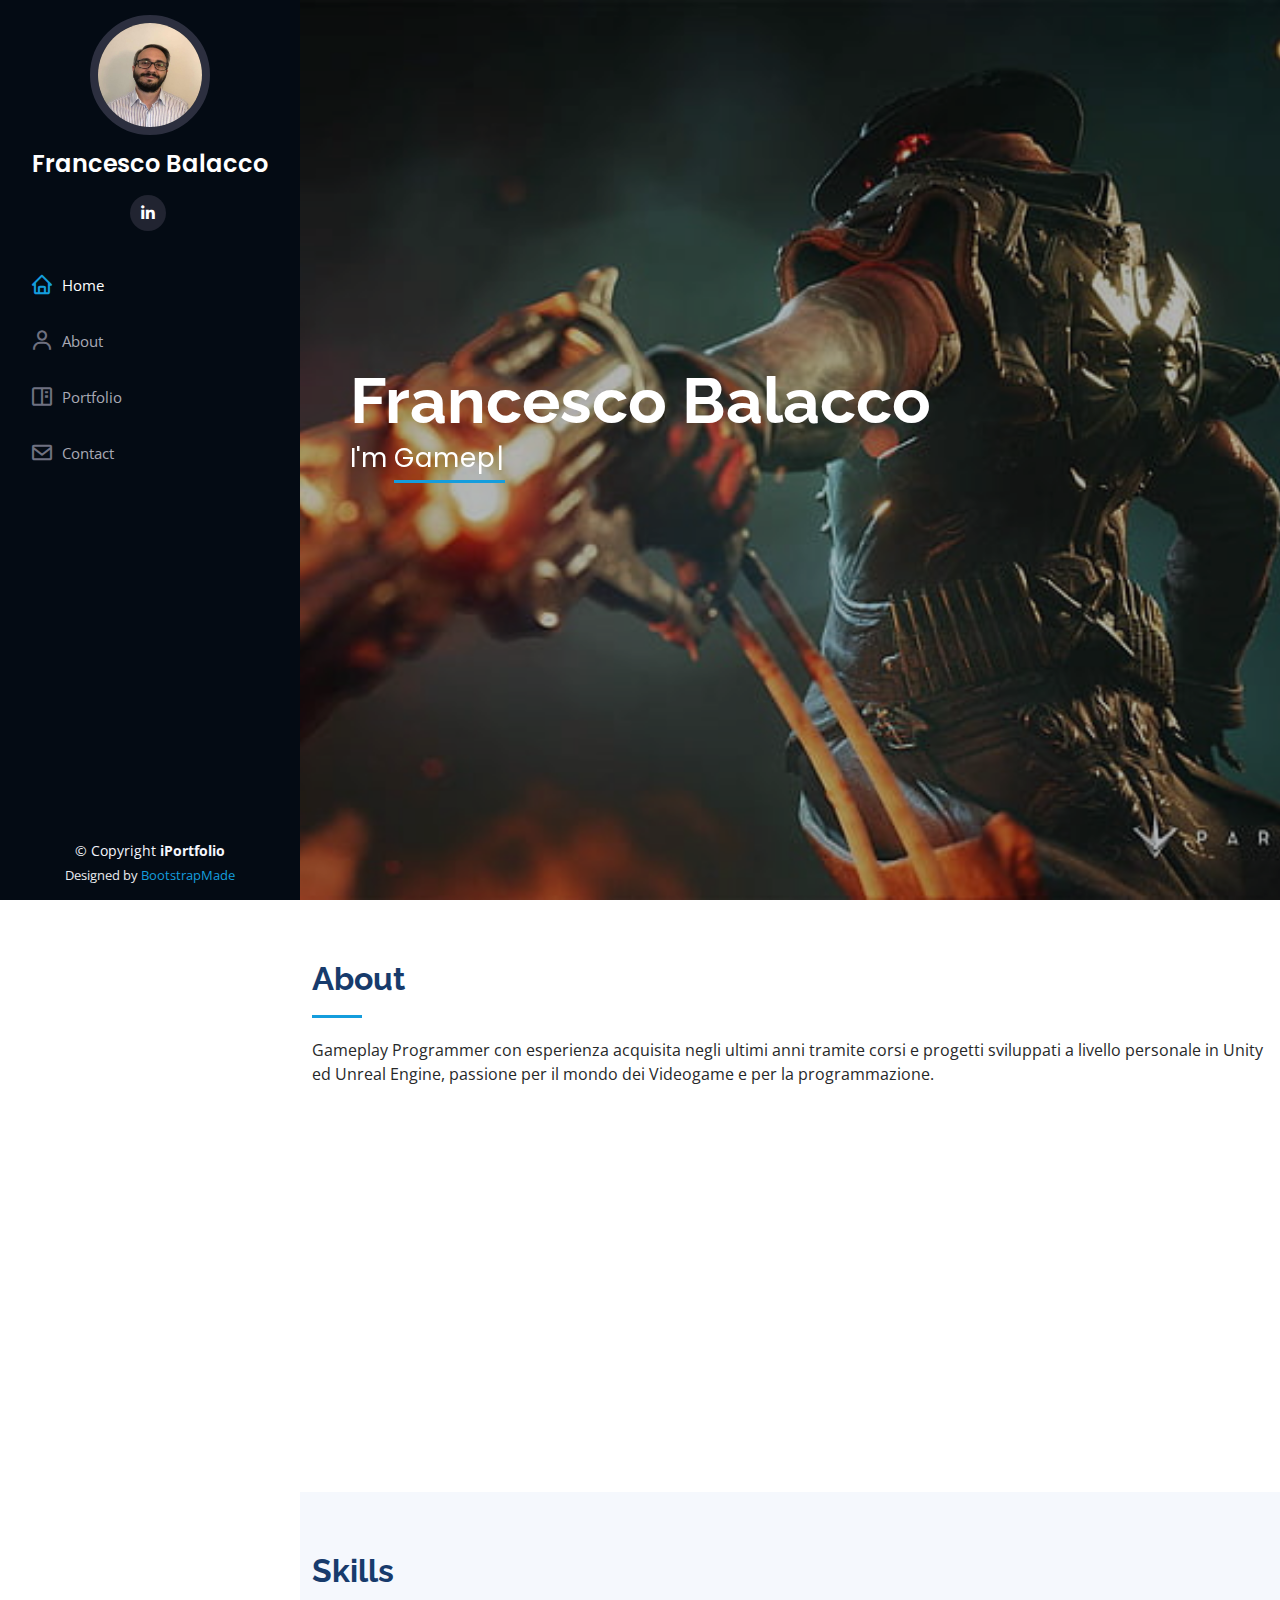
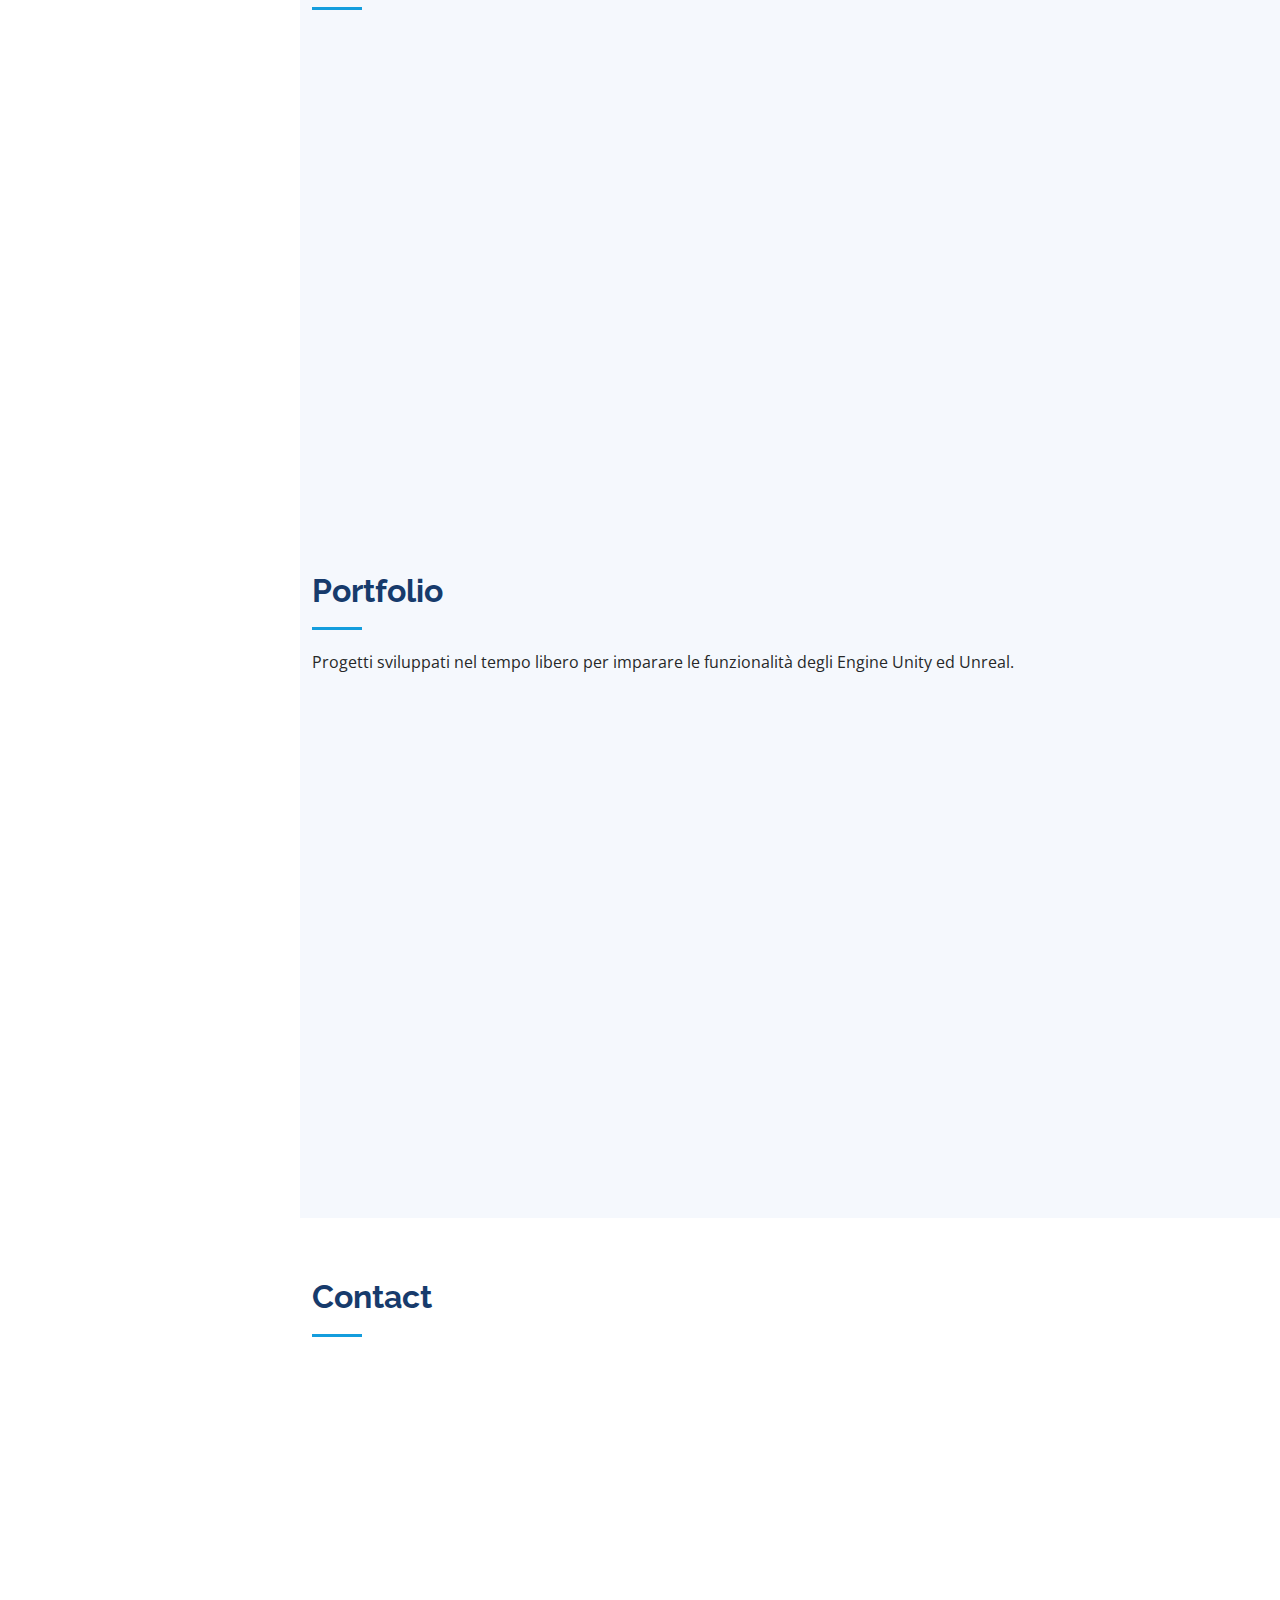
==== index.html @ 380191ad "Update Index" ====
<!DOCTYPE html>
<html lang="en">

<head>
  <meta charset="utf-8">
  <meta content="width=device-width, initial-scale=1.0" name="viewport">

  <title>Portfolio</title>
  <meta content="" name="description">
  <meta content="" name="keywords">

  <!-- Favicons -->
  <link href="assets/img/favicon.png" rel="icon">
  <link href="assets/img/apple-touch-icon.png" rel="apple-touch-icon">

  <!-- Google Fonts -->
  <link href="https://fonts.googleapis.com/css?family=Open+Sans:300,300i,400,400i,600,600i,700,700i|Raleway:300,300i,400,400i,500,500i,600,600i,700,700i|Poppins:300,300i,400,400i,500,500i,600,600i,700,700i" rel="stylesheet">

  <!-- Vendor CSS Files -->
  <link href="assets/vendor/aos/aos.css" rel="stylesheet">
  <link href="assets/vendor/bootstrap/css/bootstrap.min.css" rel="stylesheet">
  <link href="assets/vendor/bootstrap-icons/bootstrap-icons.css" rel="stylesheet">
  <link href="assets/vendor/boxicons/css/boxicons.min.css" rel="stylesheet">
  <link href="assets/vendor/glightbox/css/glightbox.min.css" rel="stylesheet">
  <link href="assets/vendor/swiper/swiper-bundle.min.css" rel="stylesheet">

  <!-- Template Main CSS File -->
  <link href="assets/css/style.css" rel="stylesheet">

  <!-- =======================================================
  * Template Name: iPortfolio - v3.5.0
  * Template URL: https://bootstrapmade.com/iportfolio-bootstrap-portfolio-websites-template/
  * Author: BootstrapMade.com
  * License: https://bootstrapmade.com/license/
  ======================================================== -->
</head>

<body>

  <!-- ======= Mobile nav toggle button ======= -->
  <i class="bi bi-list mobile-nav-toggle d-xl-none"></i>

  <!-- ======= Header ======= -->
  <header id="header">
    <div class="d-flex flex-column">

      <div class="profile">
        <img src="assets/img/profile-img1.jpeg" alt="" class="img-fluid rounded-circle">
        <h1 class="text-light"><a href="index.html">Francesco Balacco</a></h1>
        <div class="social-links mt-3 text-center">
          <a href="https://www.linkedin.com/in/francesco-balacco-734238221" class="linkedin"><i class="bx bxl-linkedin"></i></a>
        </div>
      </div>

      <nav id="navbar" class="nav-menu navbar">
        <ul>
          <li><a href="#hero" class="nav-link scrollto active"><i class="bx bx-home"></i> <span>Home</span></a></li>
          <li><a href="#about" class="nav-link scrollto"><i class="bx bx-user"></i> <span>About</span></a></li>
          <li><a href="#portfolio" class="nav-link scrollto"><i class="bx bx-book-content"></i> <span>Portfolio</span></a></li>
          <li><a href="#contact" class="nav-link scrollto"><i class="bx bx-envelope"></i> <span>Contact</span></a></li>
        </ul>
      </nav><!-- .nav-menu -->
    </div>
  </header><!-- End Header -->

  <!-- ======= Hero Section ======= -->
  <section id="hero" class="d-flex flex-column justify-content-center align-items-center">
    <div class="hero-container" data-aos="fade-in">
      <h1>Francesco Balacco</h1>
      <p>I'm <span class="typed" data-typed-items="Gameplay Developer"></span></p>
    </div>
  </section><!-- End Hero -->

  <main id="main">

    <!-- ======= About Section ======= -->
    <section id="about" class="about">
      <div class="container">

        <div class="section-title">
          <h2>About</h2>
          <p>Gameplay Programmer con esperienza acquisita negli ultimi anni tramite corsi e progetti sviluppati a livello personale in Unity ed Unreal Engine, passione per il mondo dei Videogame e per la programmazione.</p>
        </div>

        <div class="row">
          <div class="col-lg-4" data-aos="fade-right">
            <img src="assets/img/ImgProfilo.jpg" class="img-fluid" alt="">
          </div>
          <div class="col-lg-8 pt-4 pt-lg-0 content" data-aos="fade-left">
            <h3> Gameplay Developer. </h3>
            <p class="fst-italic">
            </p>
            <div class="row">
              <div class="col-lg-6">
                <ul>
                  <li><i class="bi bi-chevron-right"></i> <strong>Birthday:</strong> <span>12 Ottobe 1989</span></li>
                  <li><i class="bi bi-chevron-right"></i> <strong>City:</strong> <span>Stigliano, Basilicata</span></li>
                  <li><i class="bi bi-chevron-right"></i> <strong>Age:</strong> <span>31</span></li>
                  <li><i class="bi bi-chevron-right"></i> <strong>Laurea:</strong> <span></span>Scienze e Tecnologie dell'Informazione, Informatica</span></li>
                  <li><i class="bi bi-chevron-right"></i> <strong>Email:</strong> <span>francescobalacco1@gmail.com</span></li>
                </ul>
              </div>
            </div>
            <!-- <figure>
              <blockquote>
                  <p> Nessuno può colpire duro come fa la vita, perciò andando avanti non è importante come colpisci,
                    l’importante è come sai resistere ai colpi, 
                    come incassi e se finisci al tappeto hai la forza di rialzarti…così sei un vincente!</p>
              </blockquote>
              <figcaption><cite>— Rocky Balboa</cite></figcaption>
          </figure> -->
        </div>
     </div>
    </section><!-- End About Section -->

    <!-- ======= Skills Section ======= -->
    <section id="skills" class="skills section-bg">
      <div class="container">

        <div class="section-title">
          <h2>Skills</h2>
          <p></p>
        </div>

        <div class="row skills-content">

          <div class="col-lg-6" data-aos="fade-up">

            <!-- <section class="section skills" data-sr="" data-sr-id="2" style="visibility: visible; opacity: 1; transition: opacity 0.6s cubic-bezier(0.694, 0, 0.335, 1) 0s;"> -->
              <div class="section__content">
                <div class="skillz">                  
                  <div class="skillz__category">
                    <div class="skillz__category__label">Hard Skills</div>
                    <ul>
                      <li class="skillz__category__item"><a class="underline-link" href="https://unity3d.com/" target="_blank">Unity</a></li>
                      <li class="skillz__category__item"><a class="underline-link" href="https://www.unrealengine.com" target="_blank">Unreal Engine 4</a></li>
                      <li class="skillz__category__item"><a class="underline-link" href="https://visualstudio.microsoft.com/it/" target="_blank">Visual Studio</a></li>
                      <li class="skillz__category__item"><a class="underline-link" href="https://github.com/" target="_blank">Git & Github</a></li>
                      <li class="skillz__category__item"><a class="underline-link" href="https://it.wikipedia.org/wiki/Subversion" target="_blank">SVN & TortoiseSVN</a>
                      <li class="skillz__category__item"><a> Paradigma OOP</a></li>
                    </ul>
                  </div>
                  <div class="skillz__category">
                    <div class="skillz__category__label">Languages</div>
                    <ul>
                      <li class="skillz__category__item">C++</li>
                      <li class="skillz__category__item">C#</li>
                      <li class="skillz__category__item">Java</li>
                      <li class="skillz__category__item">Perl</li>
                      <li class="skillz__category__item">Python</li>
                    </ul>
                  </div>
                  
                </div>
              </div>
            <!-- </section> -->
          </div>

          <div class="col-lg-6" data-aos="fade-up" data-aos-delay="100">

            <div class="skillz__category">
              <div class="skillz__category__label">Soft Skills</div>
              <ul>
                <li class="skillz__category__item"><a > Problem solving</a></li>
                <li class="skillz__category__item"><a > Team work</a></li>
                <li class="skillz__category__item"><a > Comunicazione interpersonale</a></li>
                <li class="skillz__category__item"><a > Rispetto delle scadenze</a></li>
                <li class="skillz__category__item"><a > Capacità di adattamento</a></li>
                <li class="skillz__category__item"><a > Gestione dello stress</a></li>
              </ul>
            </div>

            <div class="skillz__category">
              <div class="skillz__category__label">Fields</div>
              <ul>
                <li class="skillz__category__item">Gameplay</li>
                <li class="skillz__category__item">AI</li>
                <li class="skillz__category__item">Player Movement</li>
                <li class="skillz__category__item">Animations</li>
                <li class="skillz__category__item">Weapon</li>
                <li class="skillz__category__item">Quest</li>
                <li class="skillz__category__item">User Interface</li>
              </ul>
            </div>
          </div>

        </div>

      </div>
    </section><!-- End Skills Section -->

    <!-- ======= Portfolio Section ======= -->
    <section id="portfolio" class="portfolio section-bg">
      <div class="container">

        <div class="section-title">
          <h2>Portfolio</h2>
          <p>Progetti sviluppati nel tempo libero per imparare le funzionalità degli Engine Unity ed Unreal.</p>
        </div>

        <div class="row" data-aos="fade-up">
          <div class="col-lg-12 d-flex justify-content-center">
            <ul id="portfolio-flters">
              <li data-filter="*" class="filter-active">All</li>
              <li data-filter=".filter-unity">Unity</li>
              <li data-filter=".filter-unreal">Unreal</li>
            </ul>
          </div>
        </div>

        <div class="row portfolio-container" data-aos="fade-up" data-aos-delay="100">

          <div class="col-lg-4 col-md-6 portfolio-item filter-unreal">
            <div class="portfolio-wrap">
              <img src="assets/img/portfolio/ShooterGame.png" class="img-fluid" alt="">
              <div class="portfolio-links">
                <a href="portfolio-details4.html" title="More Details"><i class="bx bx-link"></i></a>
              </div>
            </div>
          </div>

          <div class="col-lg-4 col-md-6 portfolio-item filter-unreal">
            <div class="portfolio-wrap">
              <img src="assets/img/portfolio/RPGProject1.png" class="img-fluid" alt="">
              <div class="portfolio-links">
                <a href="portfolio-details5.html" title="More Details"><i class="bx bx-link"></i></a>
              </div>
            </div>
          </div>

          <div class="col-lg-4 col-md-6 portfolio-item filter-unity">
            <div class="portfolio-wrap">
              <img src="assets/img/portfolio/Platform1.png" class="img-fluid" alt="">
              <div class="portfolio-links">
                <a href="portfolio-details.html" title="More Details"><i class="bx bx-link"></i></a>
              </div>
            </div>
          </div>

          <div class="col-lg-4 col-md-6 portfolio-item filter-unity">
            <div class="portfolio-wrap">
              <img src="assets/img/portfolio/SolarSystem1.jpg" class="img-fluid" alt="">
              <div class="portfolio-links">
                <a href="portfolio-details2.html" title="More Details"><i class="bx bx-link"></i></a>
              </div>
            </div>
          </div>

          <div class="col-lg-4 col-md-6 portfolio-item filter-unreal">
            <div class="portfolio-wrap">
              <img src="assets/img/portfolio/GeometricRunner3D_Start.png" class="img-fluid" alt="">
              <div class="portfolio-links">
                <a href="portfolio-details3.html" title="More Details"><i class="bx bx-link"></i></a>
              </div>
            </div>
          </div>
        </div>

      </div>
    </section><!-- End Portfolio Section -->

    <!-- ======= Contact Section ======= -->
    <section id="contact" class="contact">
      <div class="container">

        <div class="section-title">
          <h2>Contact</h2>
          <p></p>
        </div>

        <div class="row" data-aos="fade-in">

          <div class="col-lg-5 d-flex align-items-stretch">
            <div class="info">
              <div class="address">
                <i class="bi bi-geo-alt"></i>
                <h4>Location:</h4>
                <p>Stigliano, Via Principe di Napoli n° 63</p>
              </div>

              <div class="email">
                <i class="bi bi-envelope"></i>
                <h4>Email:</h4>
                <p>francescobalacco1@gmail.com</p>
              </div>

              <!-- <div class="phone">
                <i class="bi bi-phone"></i>
                <h4>Call:</h4>
                <p>+1 5589 55488 55s</p>
              </div> -->

              <!-- <iframe src="https://www.google.com/maps/embed?pb=!1m14!1m8!1m3!1d12097.433213460943!2d-74.0062269!3d40.7101282!3m2!1i1024!2i768!4f13.1!3m3!1m2!1s0x0%3A0xb89d1fe6bc499443!2sDowntown+Conference+Center!5e0!3m2!1smk!2sbg!4v1539943755621" frameborder="0" style="border:0; width: 100%; height: 290px;" allowfullscreen></iframe> -->
              <iframe src="https://www.google.com/maps/embed?pb=!1m18!1m12!1m3!1d3038.311514834762!2d16.230310114917394!3d40.401949264463184!2m3!1f0!2f0!3f0!3m2!1i1024!2i768!4f13.1!3m3!1m2!1s0x1338be8c9fbef29f%3A0xda29c3c39795cd4!2sVia%20principe%20di%20Napoli%2C%2075018%20Stigliano%20MT!5e0!3m2!1sit!2sit!4v1633601979380!5m2!1sit!2sit" frameborder="0" style="border:0; width: 100%; height: 290px;" allowfullscreen></iframe>
            </div>

          </div>

          <!-- <div class="col-lg-7 mt-5 mt-lg-0 d-flex align-items-stretch">
            <form action="forms/contact.php" method="post" role="form" class="php-email-form">
              <div class="row">
                <div class="form-group col-md-6">
                  <label for="name">Your Name</label>
                  <input type="text" name="name" class="form-control" id="name" required>
                </div>
                <div class="form-group col-md-6">
                  <label for="name">Your Email</label>
                  <input type="email" class="form-control" name="email" id="email" required>
                </div>
              </div>
              <div class="form-group">
                <label for="name">Subject</label>
                <input type="text" class="form-control" name="subject" id="subject" required>
              </div>
              <div class="form-group">
                <label for="name">Message</label>
                <textarea class="form-control" name="message" rows="10" required></textarea>
              </div>
              <div class="my-3">
                <div class="loading">Loading</div>
                <div class="error-message">Error</div>
                <div class="sent-message">Your message has been sent. Thank you!</div>
              </div>
              <div class="text-center"><button type="submit">Send Message</button></div>
            </form>
          </div> -->

        </div>

      </div>
    </section><!-- End Contact Section -->

  </main><!-- End #main -->

  <!-- ======= Footer ======= -->
  <footer id="footer">
    <div class="container">
      <div class="copyright">
        &copy; Copyright <strong><span>iPortfolio</span></strong>
      </div>
      <div class="credits">
        <!-- All the links in the footer should remain intact. -->
        <!-- You can delete the links only if you purchased the pro version. -->
        <!-- Licensing information: https://bootstrapmade.com/license/ -->
        <!-- Purchase the pro version with working PHP/AJAX contact form: https://bootstrapmade.com/iportfolio-bootstrap-portfolio-websites-template/ -->
        Designed by <a href="https://bootstrapmade.com/">BootstrapMade</a>
      </div>
    </div>
  </footer><!-- End  Footer -->

  <a href="#" class="back-to-top d-flex align-items-center justify-content-center"><i class="bi bi-arrow-up-short"></i></a>

  <!-- Vendor JS Files -->
  <script src="assets/vendor/aos/aos.js"></script>
  <script src="assets/vendor/bootstrap/js/bootstrap.bundle.min.js"></script>
  <script src="assets/vendor/glightbox/js/glightbox.min.js"></script>
  <script src="assets/vendor/isotope-layout/isotope.pkgd.min.js"></script>
  <script src="assets/vendor/php-email-form/validate.js"></script>
  <script src="assets/vendor/purecounter/purecounter.js"></script>
  <script src="assets/vendor/swiper/swiper-bundle.min.js"></script>
  <script src="assets/vendor/typed.js/typed.min.js"></script>
  <script src="assets/vendor/waypoints/noframework.waypoints.js"></script>

  <!-- Template Main JS File -->
  <script src="assets/js/main.js"></script>

</body>

</html>
---- assets/css/style.css ----
/**
* Template Name: iPortfolio - v3.5.0
* Template URL: https://bootstrapmade.com/iportfolio-bootstrap-portfolio-websites-template/
* Author: BootstrapMade.com
* License: https://bootstrapmade.com/license/
*/

/*--------------------------------------------------------------
# General
--------------------------------------------------------------*/
body {
  font-family: "Open Sans", sans-serif;
  color: #272829;
}

a {
  color: #149ddd;
  text-decoration: none;
}

a:hover {
  color: #37b3ed;
  text-decoration: none;
}

h1, h2, h3, h4, h5, h6 {
  font-family: "Raleway", sans-serif;
}

/*--------------------------------------------------------------
# Back to top button
--------------------------------------------------------------*/
.back-to-top {
  position: fixed;
  visibility: hidden;
  opacity: 0;
  right: 15px;
  bottom: 15px;
  z-index: 996;
  background: #149ddd;
  width: 40px;
  height: 40px;
  border-radius: 50px;
  transition: all 0.4s;
}
.back-to-top i {
  font-size: 28px;
  color: #fff;
  line-height: 0;
}
.back-to-top:hover {
  background: #2eafec;
  color: #fff;
}
.back-to-top.active {
  visibility: visible;
  opacity: 1;
}

/*--------------------------------------------------------------
# Header
--------------------------------------------------------------*/
#header {
  position: fixed;
  top: 0;
  left: 0;
  bottom: 0;
  width: 300px;
  transition: all ease-in-out 0.5s;
  z-index: 9997;
  transition: all 0.5s;
  padding: 0 15px;
  background: #040b14;
  overflow-y: auto;
}
#header .profile img {
  margin: 15px auto;
  display: block;
  width: 120px;
  border: 8px solid #2c2f3f;
}
#header .profile h1 {
  font-size: 24px;
  margin: 0;
  padding: 0;
  font-weight: 600;
  -moz-text-align-last: center;
  text-align-last: center;
  font-family: "Poppins", sans-serif;
}
#header .profile h1 a, #header .profile h1 a:hover {
  color: #fff;
  text-decoration: none;
}
#header .profile .social-links a {
  font-size: 18px;
  display: inline-block;
  background: #212431;
  color: #fff;
  line-height: 1;
  padding: 8px 0;
  margin-right: 4px;
  border-radius: 50%;
  text-align: center;
  width: 36px;
  height: 36px;
  transition: 0.3s;
}
#header .profile .social-links a:hover {
  background: #149ddd;
  color: #fff;
  text-decoration: none;
}

#main {
  margin-left: 300px;
}

@media (max-width: 1199px) {
  #header {
    left: -300px;
  }

  #main {
    margin-left: 0;
  }
}
/*--------------------------------------------------------------
# Navigation Menu
--------------------------------------------------------------*/
/* Desktop Navigation */
.nav-menu {
  padding: 30px 0 0 0;
}
.nav-menu * {
  margin: 0;
  padding: 0;
  list-style: none;
}
.nav-menu > ul > li {
  position: relative;
  white-space: nowrap;
}
.nav-menu a, .nav-menu a:focus {
  display: flex;
  align-items: center;
  color: #a8a9b4;
  padding: 12px 15px;
  margin-bottom: 8px;
  transition: 0.3s;
  font-size: 15px;
}
.nav-menu a i, .nav-menu a:focus i {
  font-size: 24px;
  padding-right: 8px;
  color: #6f7180;
}
.nav-menu a:hover, .nav-menu .active, .nav-menu .active:focus, .nav-menu li:hover > a {
  text-decoration: none;
  color: #fff;
}
.nav-menu a:hover i, .nav-menu .active i, .nav-menu .active:focus i, .nav-menu li:hover > a i {
  color: #149ddd;
}

/* Mobile Navigation */
.mobile-nav-toggle {
  position: fixed;
  right: 15px;
  top: 15px;
  z-index: 9998;
  border: 0;
  font-size: 24px;
  transition: all 0.4s;
  outline: none !important;
  background-color: #149ddd;
  color: #fff;
  width: 40px;
  height: 40px;
  display: inline-flex;
  align-items: center;
  justify-content: center;
  line-height: 0;
  border-radius: 50px;
  cursor: pointer;
}

.mobile-nav-active {
  overflow: hidden;
}
.mobile-nav-active #header {
  left: 0;
}

/*--------------------------------------------------------------
# Hero Section
--------------------------------------------------------------*/
#hero {
  width: 100%;
  height: 100vh;
  background: url("../img/RevenantFree.jpg") top center;
  background-size: cover;
}
#hero:before {
  content: "";
  background: rgba(5, 13, 24, 0.3);
  position: absolute;
  bottom: 0;
  top: 0;
  left: 0;
  right: 0;
  z-index: 1;
}
#hero .hero-container {
  position: relative;
  z-index: 2;
  min-width: 300px;
}
#hero h1 {
  margin: 0 0 10px 0;
  font-size: 64px;
  font-weight: 700;
  line-height: 56px;
  color: #fff;
}
#hero p {
  color: #fff;
  margin-bottom: 50px;
  font-size: 26px;
  font-family: "Poppins", sans-serif;
}
#hero p span {
  color: #fff;
  padding-bottom: 4px;
  letter-spacing: 1px;
  border-bottom: 3px solid #149ddd;
}
@media (min-width: 1024px) {
  #hero {
    background-attachment: fixed;
  }
}
@media (max-width: 768px) {
  #hero h1 {
    font-size: 28px;
    line-height: 36px;
  }
  #hero h2 {
    font-size: 18px;
    line-height: 24px;
    margin-bottom: 30px;
  }
}

/*--------------------------------------------------------------
# Sections General
--------------------------------------------------------------*/
section {
  padding: 60px 0;
  overflow: hidden;
}

.section-bg {
  background: #f5f8fd;
}

.section-title {
  padding-bottom: 30px;
}
.section-title h2 {
  font-size: 32px;
  font-weight: bold;
  margin-bottom: 20px;
  padding-bottom: 20px;
  position: relative;
  color: #173b6c;
}
.section-title h2::after {
  content: "";
  position: absolute;
  display: block;
  width: 50px;
  height: 3px;
  background: #149ddd;
  bottom: 0;
  left: 0;
}
.section-title p {
  margin-bottom: 0;
}

/*--------------------------------------------------------------
# About
--------------------------------------------------------------*/
/* blockquote {
  margin: 0;
}

blockquote p {
  padding: 15px;
  background: #eee;
  border-radius: 5px;
}

blockquote p::before {
  content: '\201C';
}

blockquote p::after {
  content: '\201D';
} */

.about .content h3 {
  font-weight: 700;
  font-size: 26px;
  color: #173b6c;
}
.about .content ul {
  list-style: none;
  padding: 0;
}
.about .content ul li {
  margin-bottom: 20px;
  display: flex;
  align-items: left;
}
.about .content ul strong {
  margin-right: 15px;
}
.about .content ul i {
  font-size: 16px;
  margin-right: 5px;
  color: #149ddd;
}
.about .content p:last-child {
  margin-bottom: 0;
}

/*--------------------------------------------------------------
# Akills
--------------------------------------------------------------*/

/* element.style {
  visibility: visible;
  opacity: 1;
  transition: opacity 0.6s cubic-bezier(0.694, 0, 0.335, 1) 0s;
} */
/* .skills .progress {
  height: 60px;
  display: block;
  background: none;
  border-radius: 0;
}
.skills .progress .skill {
  padding: 0;
  margin: 0 0 6px 0;
  text-transform: uppercase;
  display: block;
  font-weight: 600;
  font-family: "Poppins", sans-serif;
  color: #050d18;
}
.skills .progress .skill .val {
  float: right;
  font-style: normal;
}
.skills .progress-bar-wrap {
  background: #dce8f8;
  height: 10px;
}
.skills .progress-bar {
  width: 1px;
  height: 10px;
  transition: 0.9s;
  background-color: #149ddd;
} */

/*--------------------------------------------------------------
# Resume
--------------------------------------------------------------*/
/* .resume .resume-title {
  font-size: 26px;
  font-weight: 700;
  margin-top: 20px;
  margin-bottom: 20px;
  color: #050d18;
}
.resume .resume-item {
  padding: 0 0 20px 20px;
  margin-top: -2px;
  border-left: 2px solid #1f5297;
  position: relative;
}
.resume .resume-item h4 {
  line-height: 18px;
  font-size: 18px;
  font-weight: 600;
  text-transform: uppercase;
  font-family: "Poppins", sans-serif;
  color: #050d18;
  margin-bottom: 10px;
}
.resume .resume-item h5 {
  font-size: 16px;
  background: #e4edf9;
  padding: 5px 15px;
  display: inline-block;
  font-weight: 600;
  margin-bottom: 10px;
}
.resume .resume-item ul {
  padding-left: 20px;
}
.resume .resume-item ul li {
  padding-bottom: 10px;
}
.resume .resume-item:last-child {
  padding-bottom: 0;
}
.resume .resume-item::before {
  content: "";
  position: absolute;
  width: 16px;
  height: 16px;
  border-radius: 50px;
  left: -9px;
  top: 0;
  background: #fff;
  border: 2px solid #1f5297;
} */

/*--------------------------------------------------------------
# Portfolio
--------------------------------------------------------------*/
.portfolio .portfolio-item {
  margin-bottom: 30px;
}
.portfolio #portfolio-flters {
  padding: 0;
  margin: 0 auto 35px auto;
  list-style: none;
  text-align: center;
  background: #fff;
  border-radius: 50px;
  padding: 2px 15px;
}
.portfolio #portfolio-flters li {
  cursor: pointer;
  display: inline-block;
  padding: 10px 15px 8px 15px;
  font-size: 14px;
  font-weight: 600;
  line-height: 1;
  text-transform: uppercase;
  color: #272829;
  margin-bottom: 5px;
  transition: all 0.3s ease-in-out;
}
.portfolio #portfolio-flters li:hover, .portfolio #portfolio-flters li.filter-active {
  color: #149ddd;
}
.portfolio #portfolio-flters li:last-child {
  margin-right: 0;
}
.portfolio .portfolio-wrap {
  transition: 0.3s;
  position: relative;
  overflow: hidden;
  z-index: 1;
}
.portfolio .portfolio-wrap::before {
  content: "";
  background: rgba(255, 255, 255, 0.5);
  position: absolute;
  left: 0;
  right: 0;
  top: 0;
  bottom: 0;
  transition: all ease-in-out 0.3s;
  z-index: 2;
  opacity: 0;
}
.portfolio .portfolio-wrap .portfolio-links {
  opacity: 1;
  left: 0;
  right: 0;
  bottom: -60px;
  z-index: 3;
  position: absolute;
  transition: all ease-in-out 0.3s;
  display: flex;
  justify-content: center;
}
.portfolio .portfolio-wrap .portfolio-links a {
  color: #fff;
  font-size: 28px;
  text-align: center;
  background: rgba(20, 157, 221, 0.75);
  transition: 0.3s;
  width: 50%;
}
.portfolio .portfolio-wrap .portfolio-links a:hover {
  background: rgba(20, 157, 221, 0.95);
}
.portfolio .portfolio-wrap .portfolio-links a + a {
  border-left: 1px solid #37b3ed;
}
.portfolio .portfolio-wrap:hover::before {
  top: 0;
  left: 0;
  right: 0;
  bottom: 0;
  opacity: 1;
}
.portfolio .portfolio-wrap:hover .portfolio-links {
  opacity: 1;
  bottom: 0;
}

/*--------------------------------------------------------------
# Portfolio Details
--------------------------------------------------------------*/
.portfolio-details {
  padding-top: 40px;
}
.portfolio-details .portfolio-details-slider img {
  width: 100%;
}
.portfolio-details .portfolio-details-slider .swiper-pagination {
  margin-top: 20px;
  position: relative;
}
.portfolio-details .portfolio-details-slider .swiper-pagination .swiper-pagination-bullet {
  width: 12px;
  height: 12px;
  background-color: #fff;
  opacity: 1;
  border: 1px solid #149ddd;
}
.portfolio-details .portfolio-details-slider .swiper-pagination .swiper-pagination-bullet-active {
  background-color: #149ddd;
}
.portfolio-details .portfolio-info {
  padding: 30px;
  box-shadow: 0px 0 30px rgba(5, 13, 24, 0.08);
}
.portfolio-details .portfolio-info h3 {
  font-size: 22px;
  font-weight: 700;
  margin-bottom: 20px;
  padding-bottom: 20px;
  border-bottom: 1px solid #eee;
}
.portfolio-details .portfolio-info ul {
  list-style: none;
  padding: 0;
  font-size: 15px;
}
.portfolio-details .portfolio-info ul li + li {
  margin-top: 10px;
}
.portfolio-details .portfolio-description {
  padding-top: 30px;
}
.portfolio-details .portfolio-description h2 {
  font-size: 26px;
  font-weight: 700;
  margin-bottom: 20px;
}
.portfolio-details .portfolio-description p {
  padding: 0;
}

/*--------------------------------------------------------------
# Services
--------------------------------------------------------------*/
/* .services .icon-box {
  margin-bottom: 20px;
}
.services .icon {
  float: left;
  display: flex;
  align-items: center;
  justify-content: center;
  width: 54px;
  height: 54px;
  background: #149ddd;
  border-radius: 50%;
  transition: 0.5s;
  border: 1px solid #149ddd;
}
.services .icon i {
  color: #fff;
  font-size: 24px;
  line-height: 0;
}
.services .icon-box:hover .icon {
  background: #fff;
}
.services .icon-box:hover .icon i {
  color: #149ddd;
}
.services .title {
  margin-left: 80px;
  font-weight: 700;
  margin-bottom: 15px;
  font-size: 18px;
}
.services .title a {
  color: #343a40;
}
.services .title a:hover {
  color: #149ddd;
}
.services .description {
  margin-left: 80px;
  line-height: 24px;
  font-size: 14px;
} */

/*--------------------------------------------------------------
# Testimonials
--------------------------------------------------------------*/
/* .testimonials .testimonials-carousel, .testimonials .testimonials-slider {
  overflow: hidden;
}
.testimonials .testimonial-item {
  box-sizing: content-box;
  text-align: center;
  min-height: 320px;
}
.testimonials .testimonial-item .testimonial-img {
  width: 90px;
  border-radius: 50%;
  margin: 0 auto;
}
.testimonials .testimonial-item h3 {
  font-size: 18px;
  font-weight: bold;
  margin: 10px 0 5px 0;
  color: #111;
}
.testimonials .testimonial-item h4 {
  font-size: 14px;
  color: #999;
  margin: 0;
}
.testimonials .testimonial-item .quote-icon-left, .testimonials .testimonial-item .quote-icon-right {
  color: #c3e8fa;
  font-size: 26px;
}
.testimonials .testimonial-item .quote-icon-left {
  display: inline-block;
  left: -5px;
  position: relative;
}
.testimonials .testimonial-item .quote-icon-right {
  display: inline-block;
  right: -5px;
  position: relative;
  top: 10px;
}
.testimonials .testimonial-item p {
  font-style: italic;
  margin: 0 15px 15px 15px;
  padding: 20px;
  background: #fff;
  position: relative;
  margin-bottom: 35px;
  border-radius: 6px;
  box-shadow: 0px 2px 15px rgba(0, 0, 0, 0.1);
}
.testimonials .testimonial-item p::after {
  content: "";
  width: 0;
  height: 0;
  border-top: 20px solid #fff;
  border-right: 20px solid transparent;
  border-left: 20px solid transparent;
  position: absolute;
  bottom: -20px;
  left: calc(50% - 20px);
}
.testimonials .swiper-pagination {
  margin-top: 20px;
  position: relative;
}
.testimonials .swiper-pagination .swiper-pagination-bullet {
  width: 12px;
  height: 12px;
  background-color: #fff;
  opacity: 1;
  border: 1px solid #149ddd;
}
.testimonials .swiper-pagination .swiper-pagination-bullet-active {
  background-color: #149ddd;
} */

/*--------------------------------------------------------------
# Contact
--------------------------------------------------------------*/
.contact {
  padding-bottom: 130px;
}
.contact .info {
  padding: 30px;
  background: #fff;
  width: 100%;
  box-shadow: 0 0 24px 0 rgba(0, 0, 0, 0.12);
}
.contact .info i {
  font-size: 20px;
  color: #149ddd;
  float: left;
  width: 44px;
  height: 44px;
  background: #dff3fc;
  display: flex;
  justify-content: center;
  align-items: center;
  border-radius: 50px;
  transition: all 0.3s ease-in-out;
}
.contact .info h4 {
  padding: 0 0 0 60px;
  font-size: 22px;
  font-weight: 600;
  margin-bottom: 5px;
  color: #050d18;
}
.contact .info p {
  padding: 0 0 10px 60px;
  margin-bottom: 20px;
  font-size: 14px;
  color: #173b6c;
}
.contact .info .email p {
  padding-top: 5px;
}
.contact .info .social-links {
  padding-left: 60px;
}
.contact .info .social-links a {
  font-size: 18px;
  display: inline-block;
  background: #333;
  color: #fff;
  line-height: 1;
  padding: 8px 0;
  border-radius: 50%;
  text-align: center;
  width: 36px;
  height: 36px;
  transition: 0.3s;
  margin-right: 10px;
}
.contact .info .social-links a:hover {
  background: #149ddd;
  color: #fff;
}
.contact .info .email:hover i, .contact .info .address:hover i, .contact .info .phone:hover i {
  background: #149ddd;
  color: #fff;
}
.contact .php-email-form {
  width: 100%;
  padding: 30px;
  background: #fff;
  box-shadow: 0 0 24px 0 rgba(0, 0, 0, 0.12);
}
.contact .php-email-form .form-group {
  padding-bottom: 8px;
}
.contact .php-email-form .validate {
  display: none;
  color: red;
  margin: 0 0 15px 0;
  font-weight: 400;
  font-size: 13px;
}
.contact .php-email-form .error-message {
  display: none;
  color: #fff;
  background: #ed3c0d;
  text-align: left;
  padding: 15px;
  font-weight: 600;
}
.contact .php-email-form .error-message br + br {
  margin-top: 25px;
}
.contact .php-email-form .sent-message {
  display: none;
  color: #fff;
  background: #18d26e;
  text-align: center;
  padding: 15px;
  font-weight: 600;
}
.contact .php-email-form .loading {
  display: none;
  background: #fff;
  text-align: center;
  padding: 15px;
}
.contact .php-email-form .loading:before {
  content: "";
  display: inline-block;
  border-radius: 50%;
  width: 24px;
  height: 24px;
  margin: 0 10px -6px 0;
  border: 3px solid #18d26e;
  border-top-color: #eee;
  -webkit-animation: animate-loading 1s linear infinite;
  animation: animate-loading 1s linear infinite;
}
.contact .php-email-form .form-group {
  margin-bottom: 15px;
}
.contact .php-email-form label {
  padding-bottom: 8px;
}
.contact .php-email-form input, .contact .php-email-form textarea {
  border-radius: 0;
  box-shadow: none;
  font-size: 14px;
}
.contact .php-email-form input {
  height: 44px;
}
.contact .php-email-form textarea {
  padding: 10px 15px;
}
.contact .php-email-form button[type=submit] {
  background: #149ddd;
  border: 0;
  padding: 10px 24px;
  color: #fff;
  transition: 0.4s;
  border-radius: 4px;
}
.contact .php-email-form button[type=submit]:hover {
  background: #37b3ed;
}
@-webkit-keyframes animate-loading {
  0% {
    transform: rotate(0deg);
  }
  100% {
    transform: rotate(360deg);
  }
}
@keyframes animate-loading {
  0% {
    transform: rotate(0deg);
  }
  100% {
    transform: rotate(360deg);
  }
}

/*--------------------------------------------------------------
# Breadcrumbs
--------------------------------------------------------------*/
.breadcrumbs {
  padding: 20px 0;
  background: #f9f9f9;
}
.breadcrumbs h2 {
  font-size: 26px;
  font-weight: 300;
}
.breadcrumbs ol {
  display: flex;
  flex-wrap: wrap;
  list-style: none;
  padding: 0;
  margin: 0;
  font-size: 15px;
}
.breadcrumbs ol li + li {
  padding-left: 10px;
}
.breadcrumbs ol li + li::before {
  display: inline-block;
  padding-right: 10px;
  color: #0e2442;
  content: "/";
}
@media (max-width: 768px) {
  .breadcrumbs .d-flex {
    display: block !important;
  }
  .breadcrumbs ol {
    display: block;
  }
  .breadcrumbs ol li {
    display: inline-block;
  }
}

/*--------------------------------------------------------------
# Footer
--------------------------------------------------------------*/
#footer {
  padding: 15px;
  color: #f4f6fd;
  font-size: 14px;
  position: fixed;
  left: 0;
  bottom: 0;
  width: 300px;
  z-index: 9999;
  background: #040b14;
}
#footer .copyright {
  text-align: center;
}
#footer .credits {
  padding-top: 5px;
  text-align: center;
  font-size: 13px;
  color: #eaebf0;
}
@media (max-width: 1199px) {
  #footer {
    position: static;
    width: auto;
    padding-right: 20px 15px;
  }
}
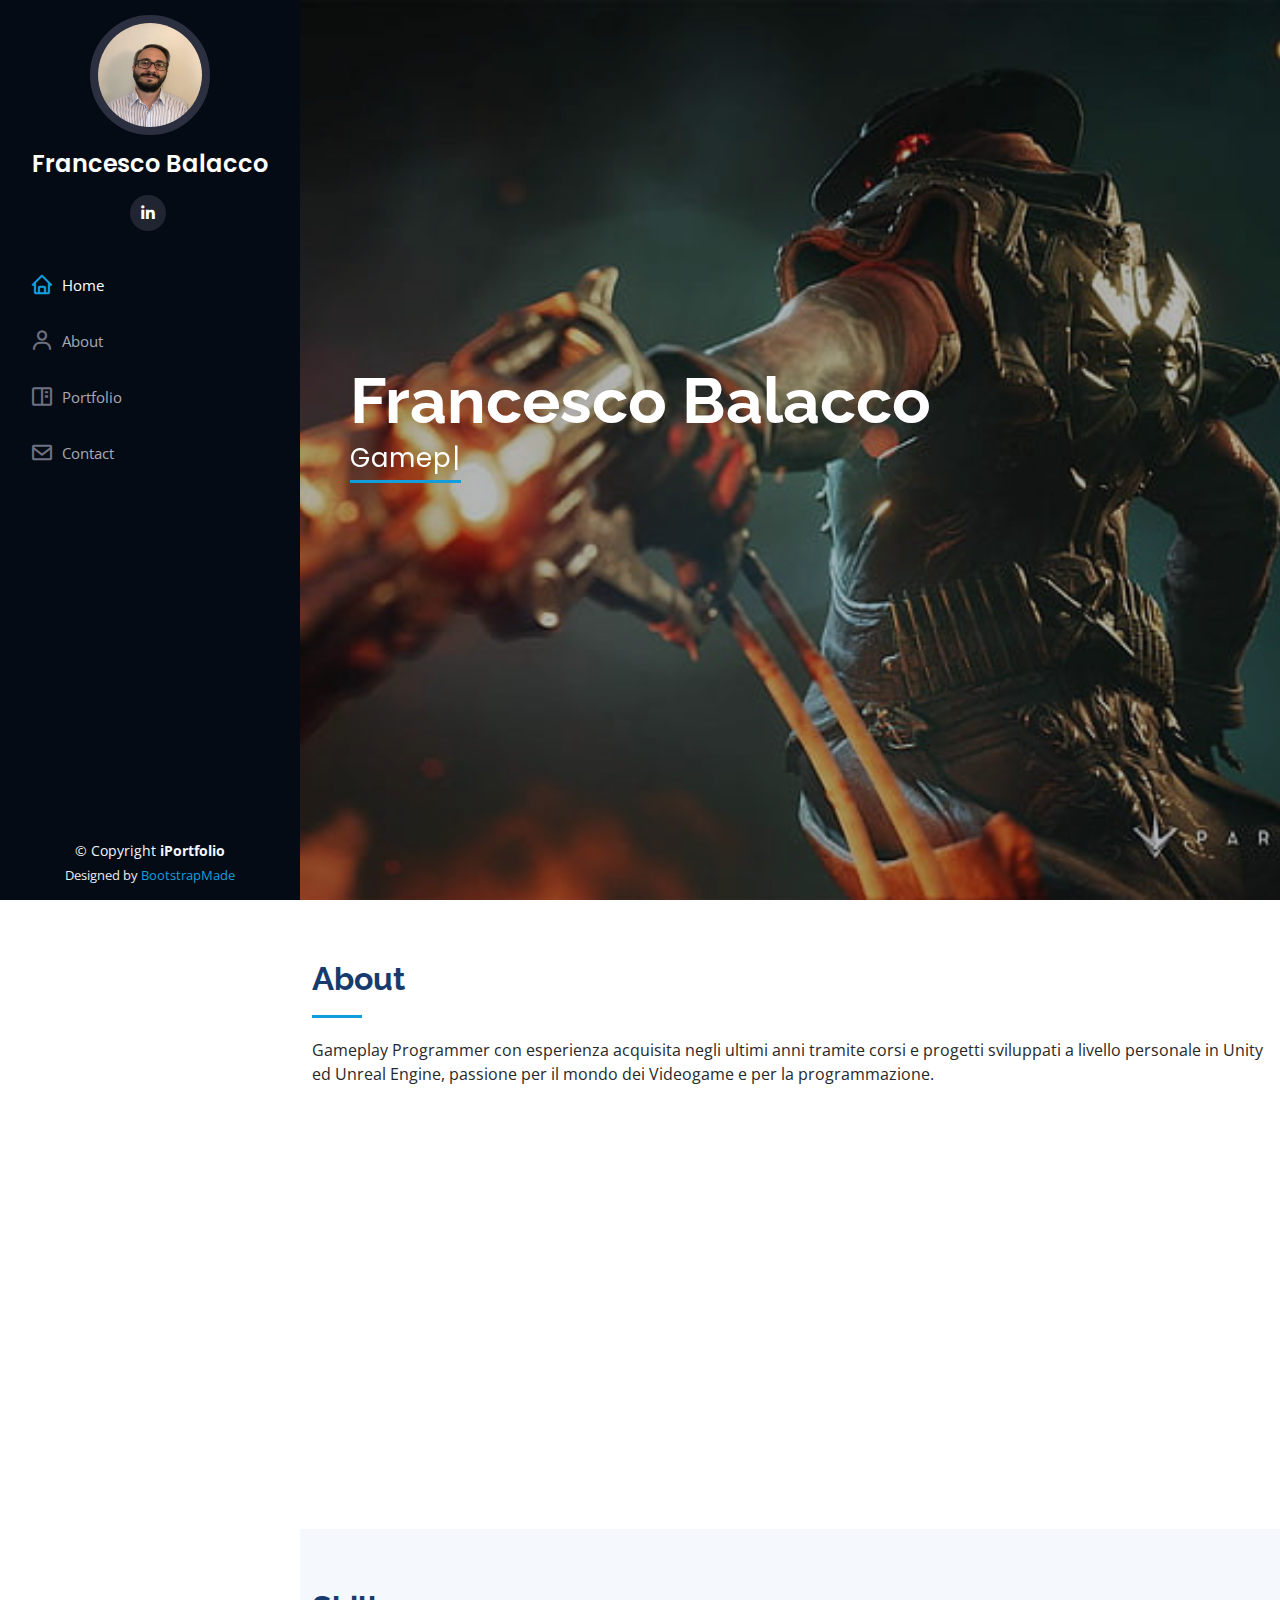
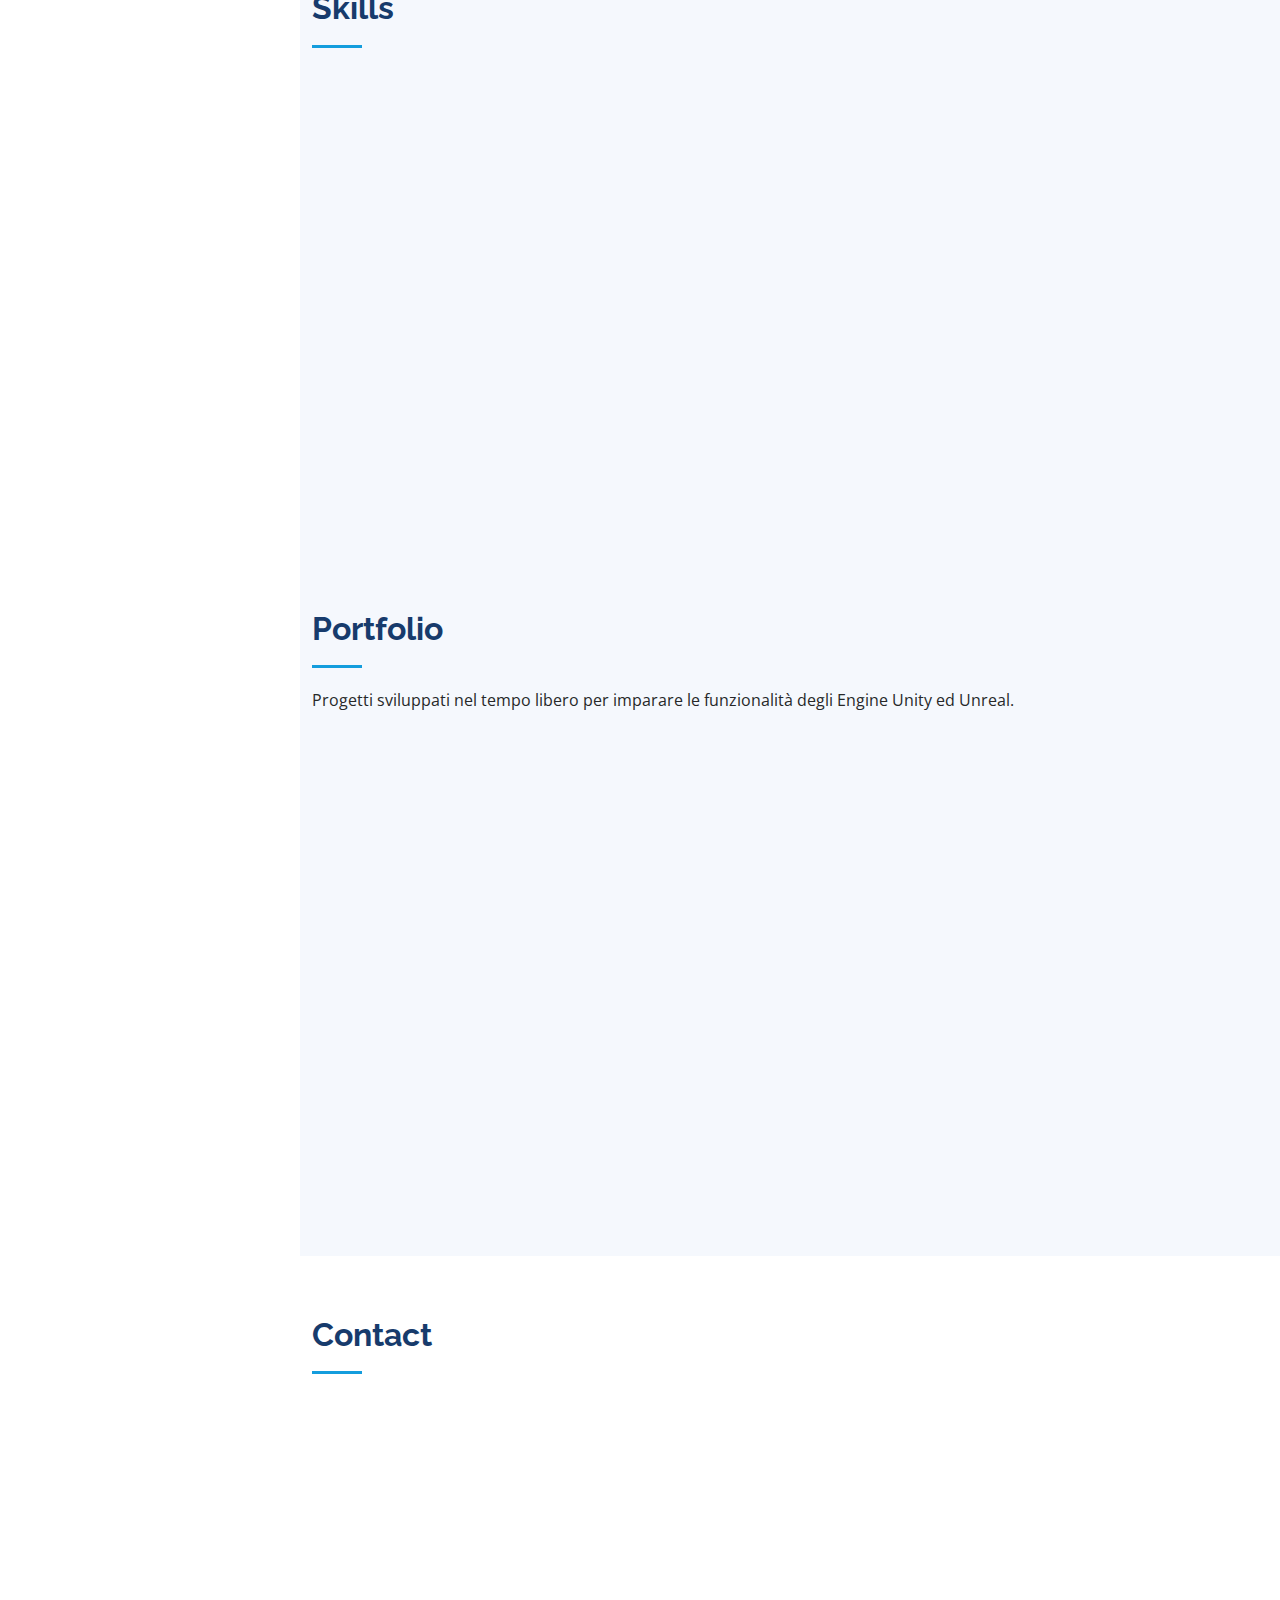
==== commit dfa92171: "Fixed Index.html" ====
--- a/index.html
+++ b/index.html
@@ -10,7 +10,7 @@
   <meta content="" name="keywords">
 
   <!-- Favicons -->
-  <link href="assets/img/favicon.png" rel="icon">
+  <link href="assets/img/ImgProfiloSmallest.jpg" rel="icon">
   <link href="assets/img/apple-touch-icon.png" rel="apple-touch-icon">
 
   <!-- Google Fonts -->
@@ -67,7 +67,7 @@
   <section id="hero" class="d-flex flex-column justify-content-center align-items-center">
     <div class="hero-container" data-aos="fade-in">
       <h1>Francesco Balacco</h1>
-      <p>I'm <span class="typed" data-typed-items="Gameplay Developer"></span></p>
+      <p><span class="typed" data-typed-items="Gameplay Developer"></span></p>
     </div>
   </section><!-- End Hero -->
 
@@ -84,7 +84,7 @@
 
         <div class="row">
           <div class="col-lg-4" data-aos="fade-right">
-            <img src="assets/img/ImgProfilo.jpg" class="img-fluid" alt="">
+            <img src="assets/img/profile-img.jpeg" class="img-fluid" alt="">
           </div>
           <div class="col-lg-8 pt-4 pt-lg-0 content" data-aos="fade-left">
             <h3> Gameplay Developer. </h3>
@@ -93,9 +93,7 @@
             <div class="row">
               <div class="col-lg-6">
                 <ul>
-                  <li><i class="bi bi-chevron-right"></i> <strong>Birthday:</strong> <span>12 Ottobe 1989</span></li>
-                  <li><i class="bi bi-chevron-right"></i> <strong>City:</strong> <span>Stigliano, Basilicata</span></li>
-                  <li><i class="bi bi-chevron-right"></i> <strong>Age:</strong> <span>31</span></li>
+                  <li><i class="bi bi-chevron-right"></i> <strong>Città:</strong> <span>Stigliano, Basilicata</span></li>
                   <li><i class="bi bi-chevron-right"></i> <strong>Laurea:</strong> <span></span>Scienze e Tecnologie dell'Informazione, Informatica</span></li>
                   <li><i class="bi bi-chevron-right"></i> <strong>Email:</strong> <span>francescobalacco1@gmail.com</span></li>
                 </ul>
@@ -274,7 +272,7 @@
             <div class="info">
               <div class="address">
                 <i class="bi bi-geo-alt"></i>
-                <h4>Location:</h4>
+                <h4>Città:</h4>
                 <p>Stigliano, Via Principe di Napoli n° 63</p>
               </div>
 
--- a/assets/css/style.css
+++ b/assets/css/style.css
@@ -523,8 +523,45 @@
 .portfolio-details {
   padding-top: 40px;
 }
+.iframe-container{
+  position: relative;
+  width: 100%;
+  padding-bottom: 56.25%;
+  height: 0;
+}
+.iframe-container iframe{
+  position: absolute;
+  top: 0;
+  left: 0;
+  width: 100%;
+  height: 100%;
+}
+.iframe-container video{
+  position: absolute;
+  top: 0;
+  left: 0;
+  width: 100%;
+  height: 100%;
+}
+video::-internal-media-controls-download-button {
+  display:none;
+}
+video::-webkit-media-controls-enclosure {
+  overflow:hidden;
+}
+
+video::-webkit-media-controls-panel {
+  width: calc(100% + 30px); /* Adjust as needed */
+}
 .portfolio-details .portfolio-details-slider img {
   width: 100%;
+}
+.swiper-slide{
+    width: 490px;
+    z-index: 1;
+    transition-duration: 500000ms;
+    display: inline-block;
+    overflow: hidden;
 }
 .portfolio-details .portfolio-details-slider .swiper-pagination {
   margin-top: 20px;
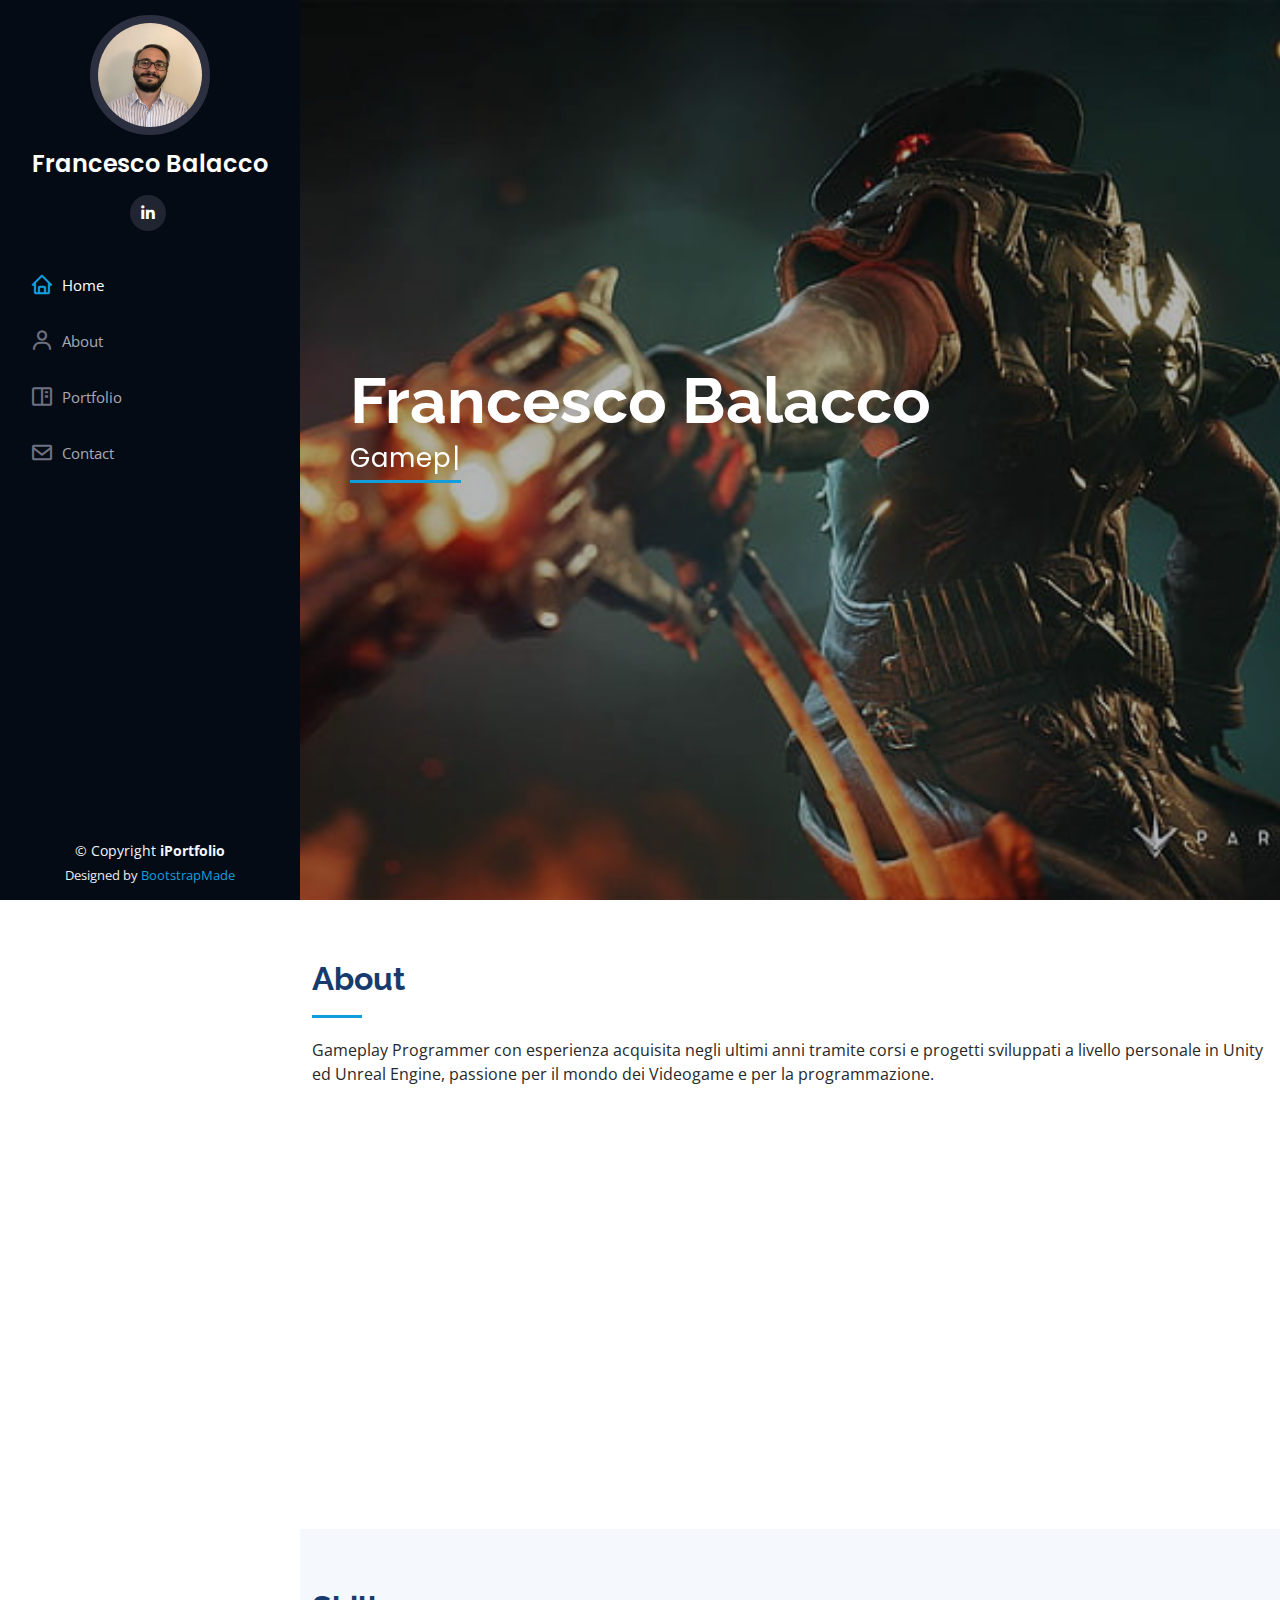
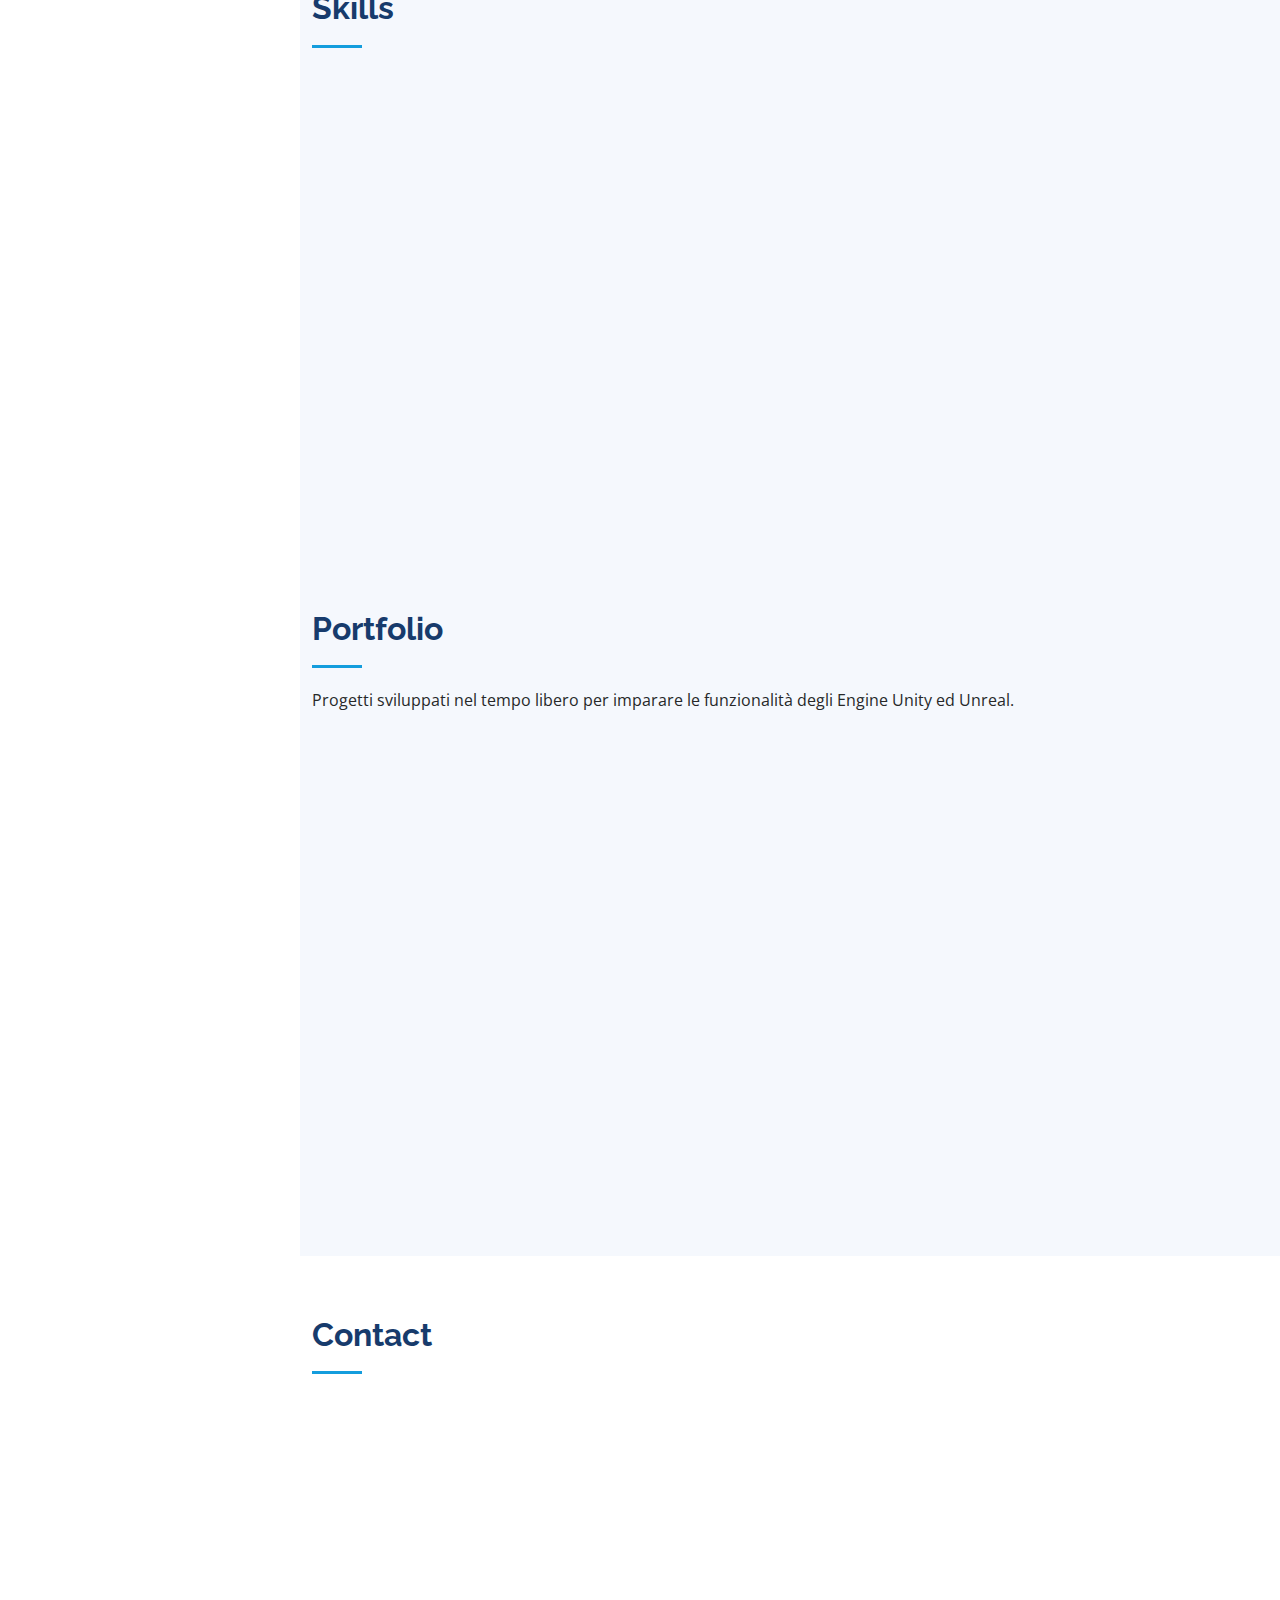
==== commit 73609255: "Update Index.html" ====
--- a/index.html
+++ b/index.html
@@ -93,7 +93,6 @@
             <div class="row">
               <div class="col-lg-6">
                 <ul>
-                  <li><i class="bi bi-chevron-right"></i> <strong>Città:</strong> <span>Stigliano, Basilicata</span></li>
                   <li><i class="bi bi-chevron-right"></i> <strong>Laurea:</strong> <span></span>Scienze e Tecnologie dell'Informazione, Informatica</span></li>
                   <li><i class="bi bi-chevron-right"></i> <strong>Email:</strong> <span>francescobalacco1@gmail.com</span></li>
                 </ul>
@@ -258,6 +257,7 @@
     </section><!-- End Portfolio Section -->
 
     <!-- ======= Contact Section ======= -->
+    
     <section id="contact" class="contact">
       <div class="container">
 
@@ -268,20 +268,21 @@
 
         <div class="row" data-aos="fade-in">
 
-          <div class="col-lg-5 d-flex align-items-stretch">
+           <div class="col-lg-5 d-flex align-items-stretch">
             <div class="info">
-              <div class="address">
-                <i class="bi bi-geo-alt"></i>
-                <h4>Città:</h4>
-                <p>Stigliano, Via Principe di Napoli n° 63</p>
-              </div>
-
+              <div class="link">
+                <i class="bx bxl-linkedin"></i>
+                <h4><a class="underline-link" href="https://www.linkedin.com/in/francesco-balacco-734238221/" target="_blank">Linkedin</a></h4>
+                <p></p>
+              </div>
+
+            
               <div class="email">
                 <i class="bi bi-envelope"></i>
                 <h4>Email:</h4>
                 <p>francescobalacco1@gmail.com</p>
               </div>
-
+            
               <!-- <div class="phone">
                 <i class="bi bi-phone"></i>
                 <h4>Call:</h4>
@@ -289,7 +290,7 @@
               </div> -->
 
               <!-- <iframe src="https://www.google.com/maps/embed?pb=!1m14!1m8!1m3!1d12097.433213460943!2d-74.0062269!3d40.7101282!3m2!1i1024!2i768!4f13.1!3m3!1m2!1s0x0%3A0xb89d1fe6bc499443!2sDowntown+Conference+Center!5e0!3m2!1smk!2sbg!4v1539943755621" frameborder="0" style="border:0; width: 100%; height: 290px;" allowfullscreen></iframe> -->
-              <iframe src="https://www.google.com/maps/embed?pb=!1m18!1m12!1m3!1d3038.311514834762!2d16.230310114917394!3d40.401949264463184!2m3!1f0!2f0!3f0!3m2!1i1024!2i768!4f13.1!3m3!1m2!1s0x1338be8c9fbef29f%3A0xda29c3c39795cd4!2sVia%20principe%20di%20Napoli%2C%2075018%20Stigliano%20MT!5e0!3m2!1sit!2sit!4v1633601979380!5m2!1sit!2sit" frameborder="0" style="border:0; width: 100%; height: 290px;" allowfullscreen></iframe>
+              <!--<iframe src="https://www.google.com/maps/embed?pb=!1m18!1m12!1m3!1d3038.311514834762!2d16.230310114917394!3d40.401949264463184!2m3!1f0!2f0!3f0!3m2!1i1024!2i768!4f13.1!3m3!1m2!1s0x1338be8c9fbef29f%3A0xda29c3c39795cd4!2sVia%20principe%20di%20Napoli%2C%2075018%20Stigliano%20MT!5e0!3m2!1sit!2sit!4v1633601979380!5m2!1sit!2sit" frameborder="0" style="border:0; width: 100%; height: 290px;" allowfullscreen></iframe>-->
             </div>
 
           </div>
@@ -326,9 +327,12 @@
         </div>
 
       </div>
-    </section><!-- End Contact Section -->
-
-  </main><!-- End #main -->
+    </section>
+    
+    <!-- End Contact Section -->
+
+  </main>
+  <!-- End #main -->
 
   <!-- ======= Footer ======= -->
   <footer id="footer">
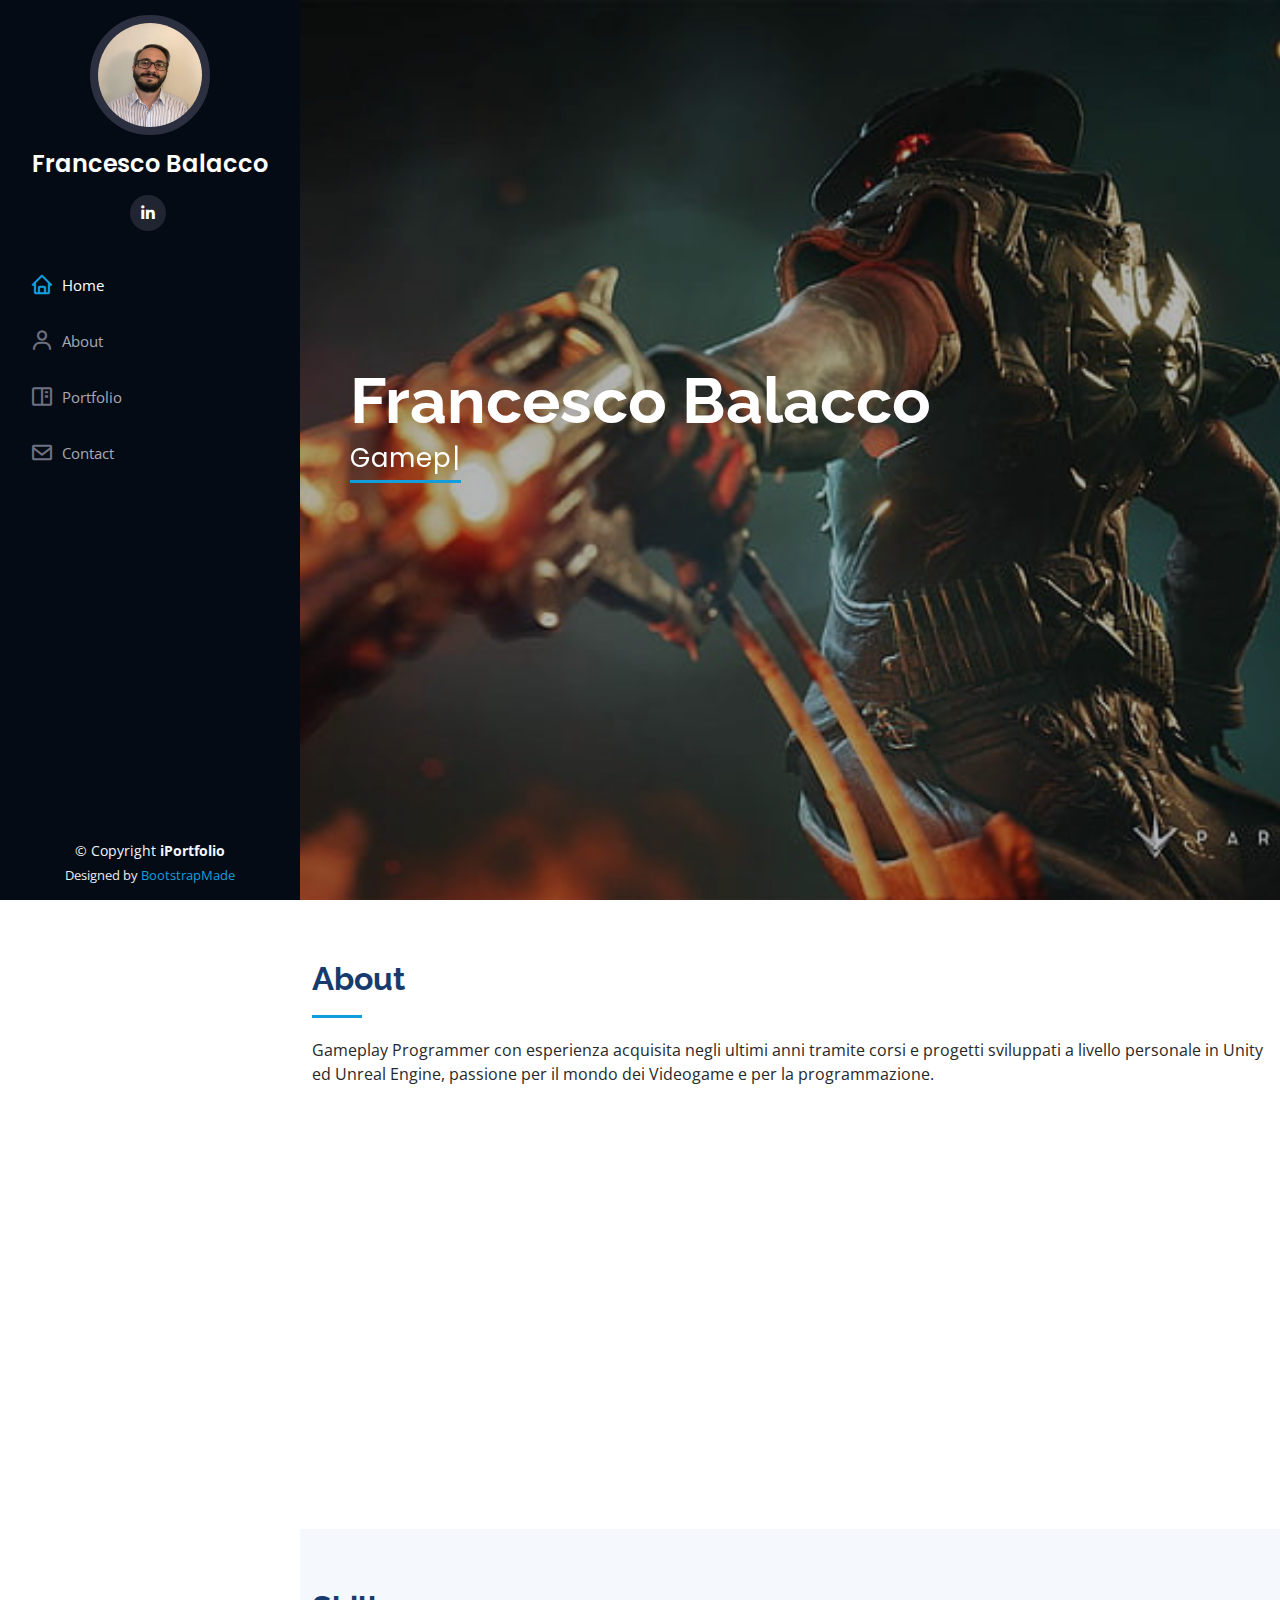
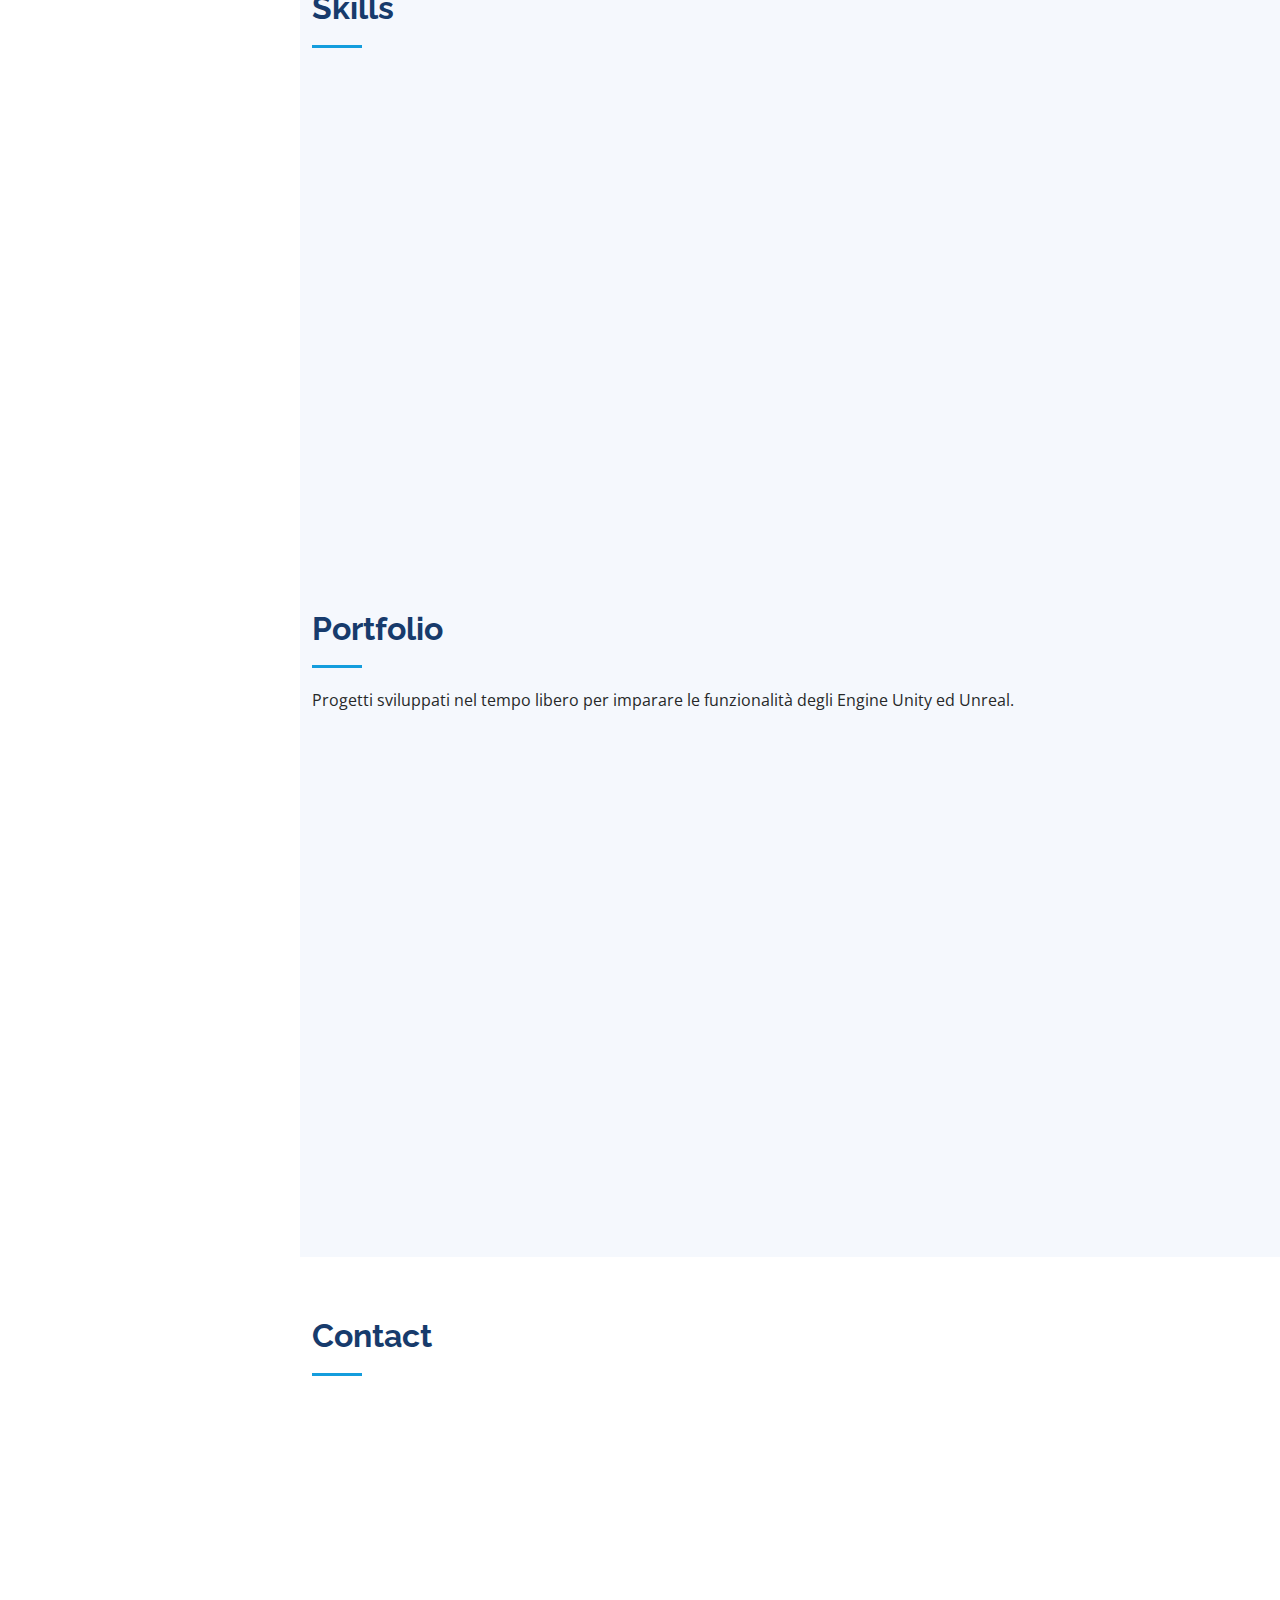
==== commit e8ff77be: "Added new project" ====
--- a/index.html
+++ b/index.html
@@ -209,6 +209,15 @@
 
           <div class="col-lg-4 col-md-6 portfolio-item filter-unreal">
             <div class="portfolio-wrap">
+              <img src="assets/img/portfolio/ShooterExample1.png" class="img-fluid" alt="">
+              <div class="portfolio-links">
+                <a href="portfolio-details1.html" title="More Details"><i class="bx bx-link"></i></a>
+              </div>
+            </div>
+          </div>
+
+          <div class="col-lg-4 col-md-6 portfolio-item filter-unreal">
+            <div class="portfolio-wrap">
               <img src="assets/img/portfolio/ShooterGame.png" class="img-fluid" alt="">
               <div class="portfolio-links">
                 <a href="portfolio-details4.html" title="More Details"><i class="bx bx-link"></i></a>
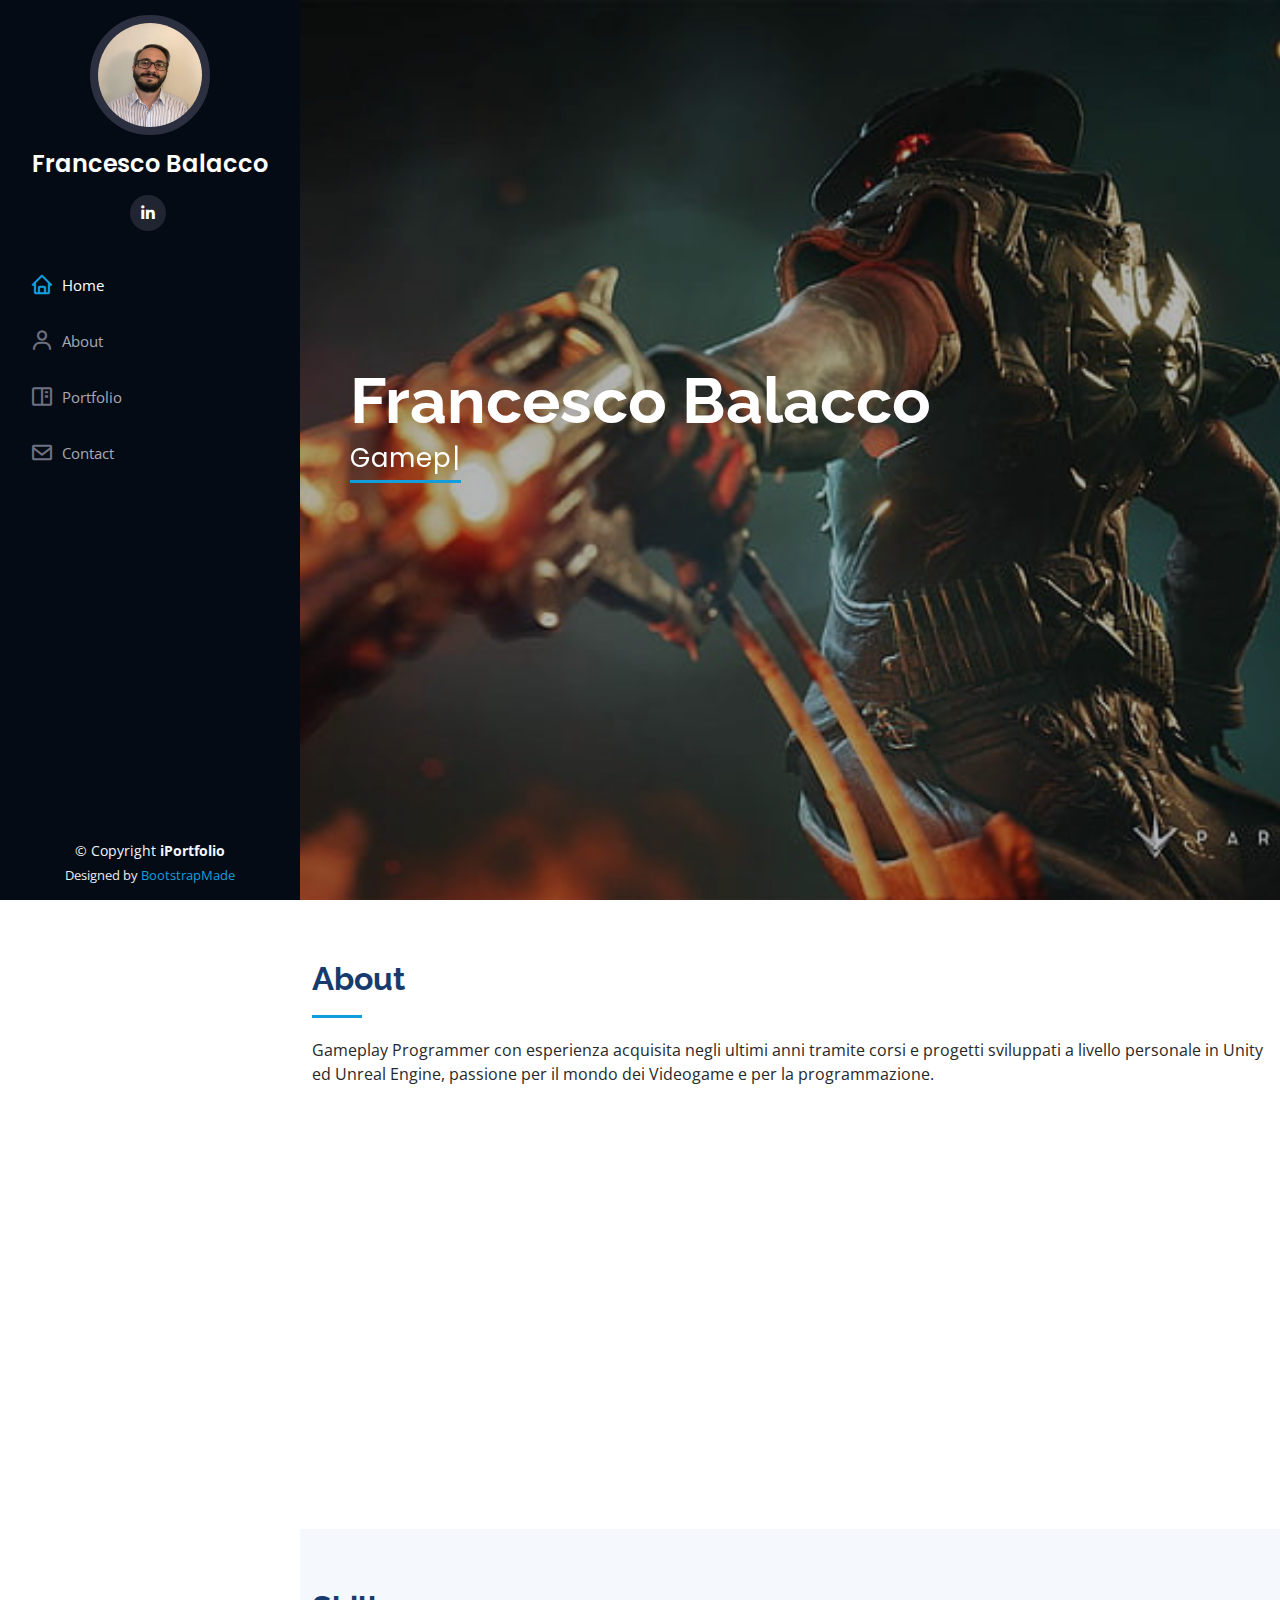
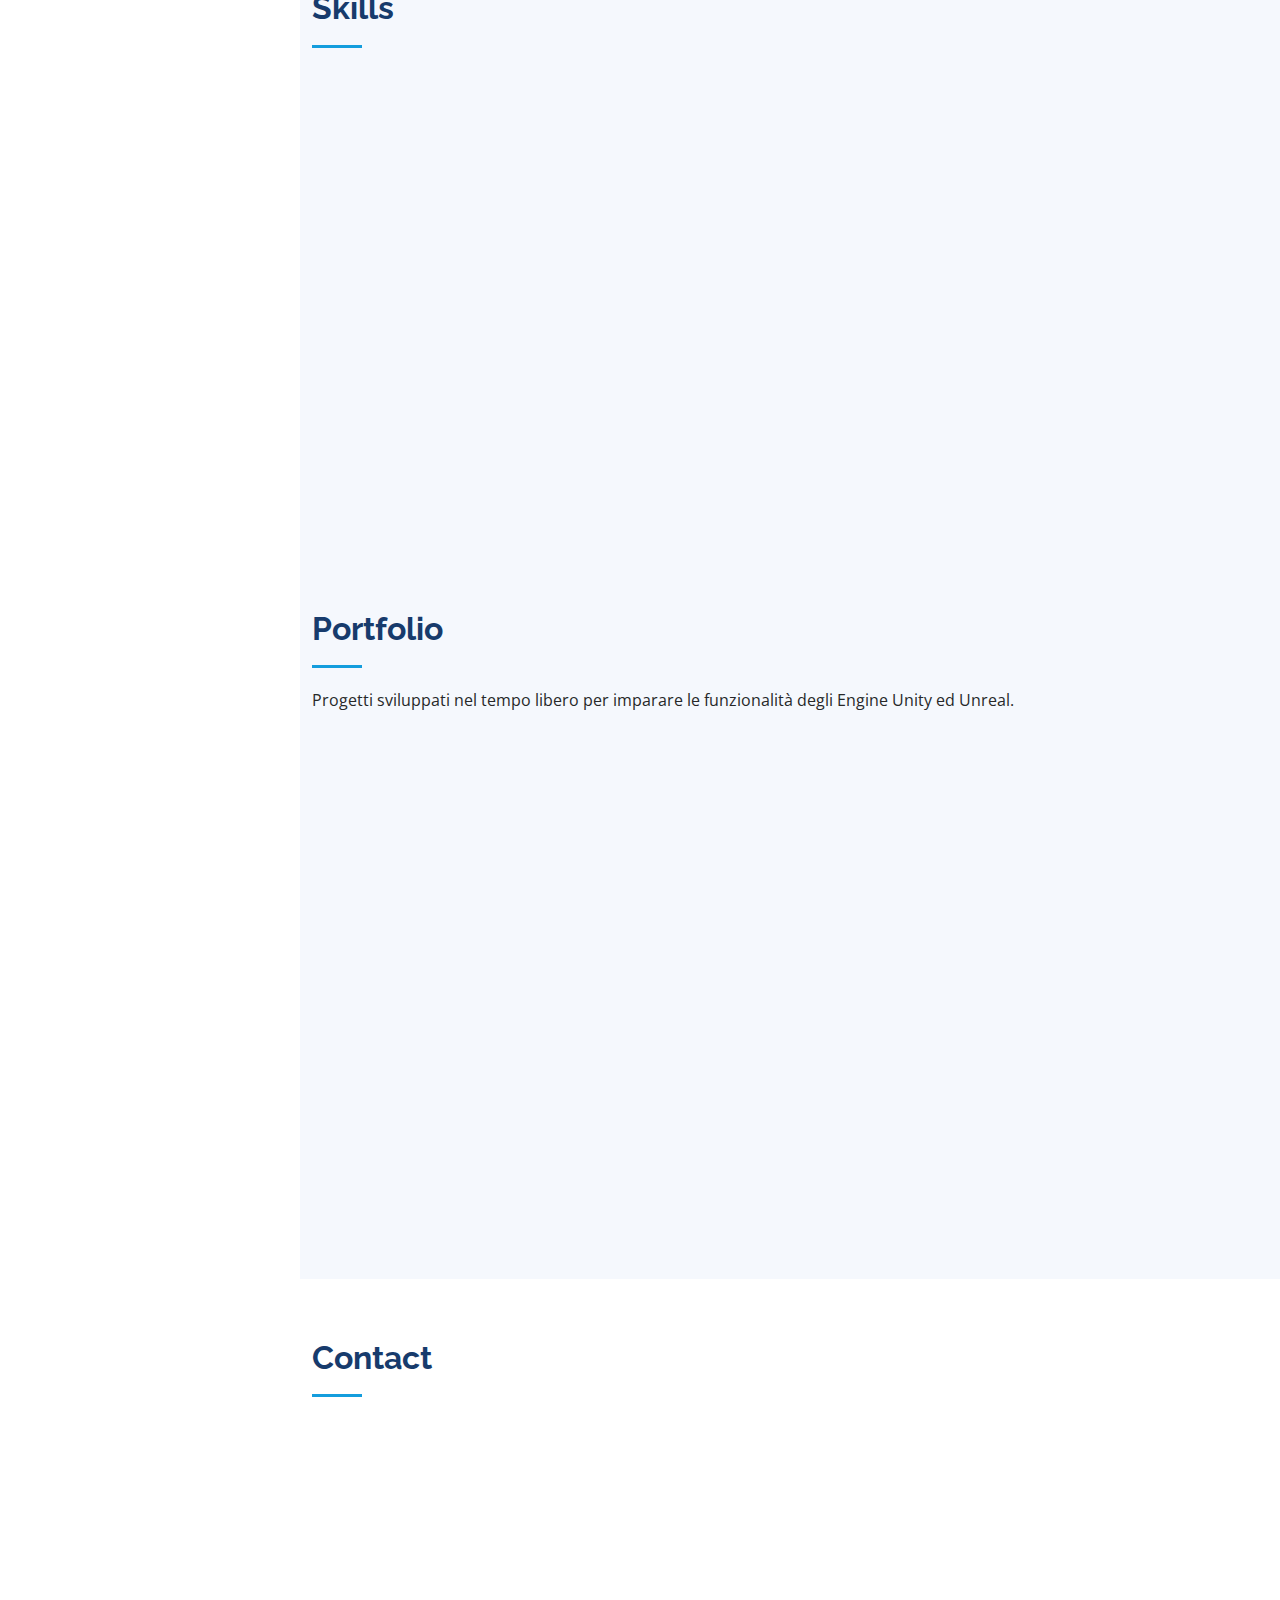
==== commit 6529d4bd: "Fix Icon position" ====
--- a/index.html
+++ b/index.html
@@ -206,10 +206,19 @@
         </div>
 
         <div class="row portfolio-container" data-aos="fade-up" data-aos-delay="100">
-
+          
           <div class="col-lg-4 col-md-6 portfolio-item filter-unreal">
             <div class="portfolio-wrap">
-              <img src="assets/img/portfolio/ShooterExample1.png" class="img-fluid" alt="">
+              <img src="assets/img/portfolio/ShooterGame.png" class="img-fluid" alt="">
+              <div class="portfolio-links">
+                <a href="portfolio-details4.html" title="More Details"><i class="bx bx-link"></i></a>
+              </div>
+            </div>
+          </div>
+
+          <div class="col-lg-4 col-md-6 portfolio-item filter-unreal">
+            <div class="portfolio-wrap">
+              <img src="assets/img/portfolio/ShooterExample2.png" class="img-fluid" alt="">
               <div class="portfolio-links">
                 <a href="portfolio-details1.html" title="More Details"><i class="bx bx-link"></i></a>
               </div>
@@ -218,36 +227,27 @@
 
           <div class="col-lg-4 col-md-6 portfolio-item filter-unreal">
             <div class="portfolio-wrap">
-              <img src="assets/img/portfolio/ShooterGame.png" class="img-fluid" alt="">
-              <div class="portfolio-links">
-                <a href="portfolio-details4.html" title="More Details"><i class="bx bx-link"></i></a>
-              </div>
-            </div>
-          </div>
-
-          <div class="col-lg-4 col-md-6 portfolio-item filter-unreal">
-            <div class="portfolio-wrap">
               <img src="assets/img/portfolio/RPGProject1.png" class="img-fluid" alt="">
               <div class="portfolio-links">
                 <a href="portfolio-details5.html" title="More Details"><i class="bx bx-link"></i></a>
               </div>
             </div>
-          </div>
-
+          </div>  
+          
           <div class="col-lg-4 col-md-6 portfolio-item filter-unity">
             <div class="portfolio-wrap">
+              <img src="assets/img/portfolio/SolarSystem1.jpg" class="img-fluid" alt="">
+              <div class="portfolio-links">
+                <a href="portfolio-details2.html" title="More Details"><i class="bx bx-link"></i></a>
+              </div>
+            </div>
+          </div>
+
+          <div class="col-lg-4 col-md-6 portfolio-item filter-unity">
+            <div class="portfolio-wrap">
               <img src="assets/img/portfolio/Platform1.png" class="img-fluid" alt="">
               <div class="portfolio-links">
                 <a href="portfolio-details.html" title="More Details"><i class="bx bx-link"></i></a>
-              </div>
-            </div>
-          </div>
-
-          <div class="col-lg-4 col-md-6 portfolio-item filter-unity">
-            <div class="portfolio-wrap">
-              <img src="assets/img/portfolio/SolarSystem1.jpg" class="img-fluid" alt="">
-              <div class="portfolio-links">
-                <a href="portfolio-details2.html" title="More Details"><i class="bx bx-link"></i></a>
               </div>
             </div>
           </div>
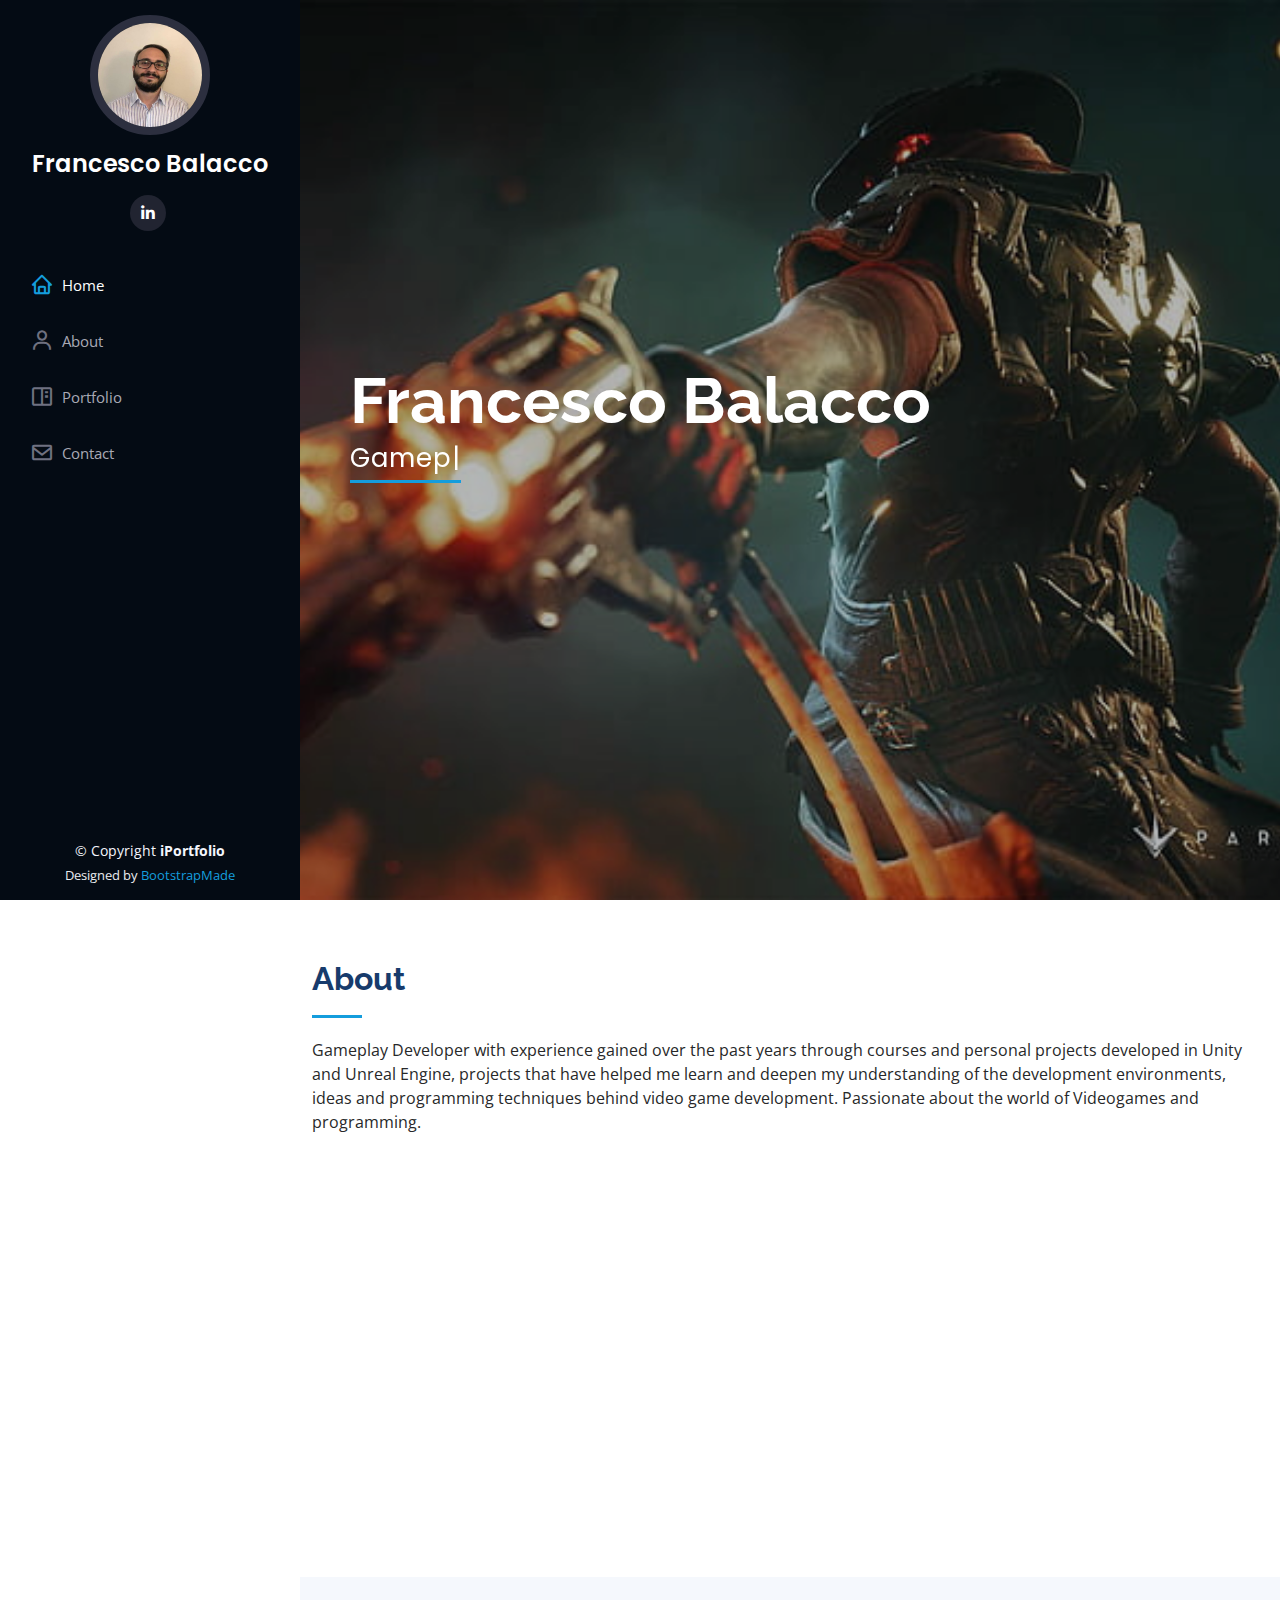
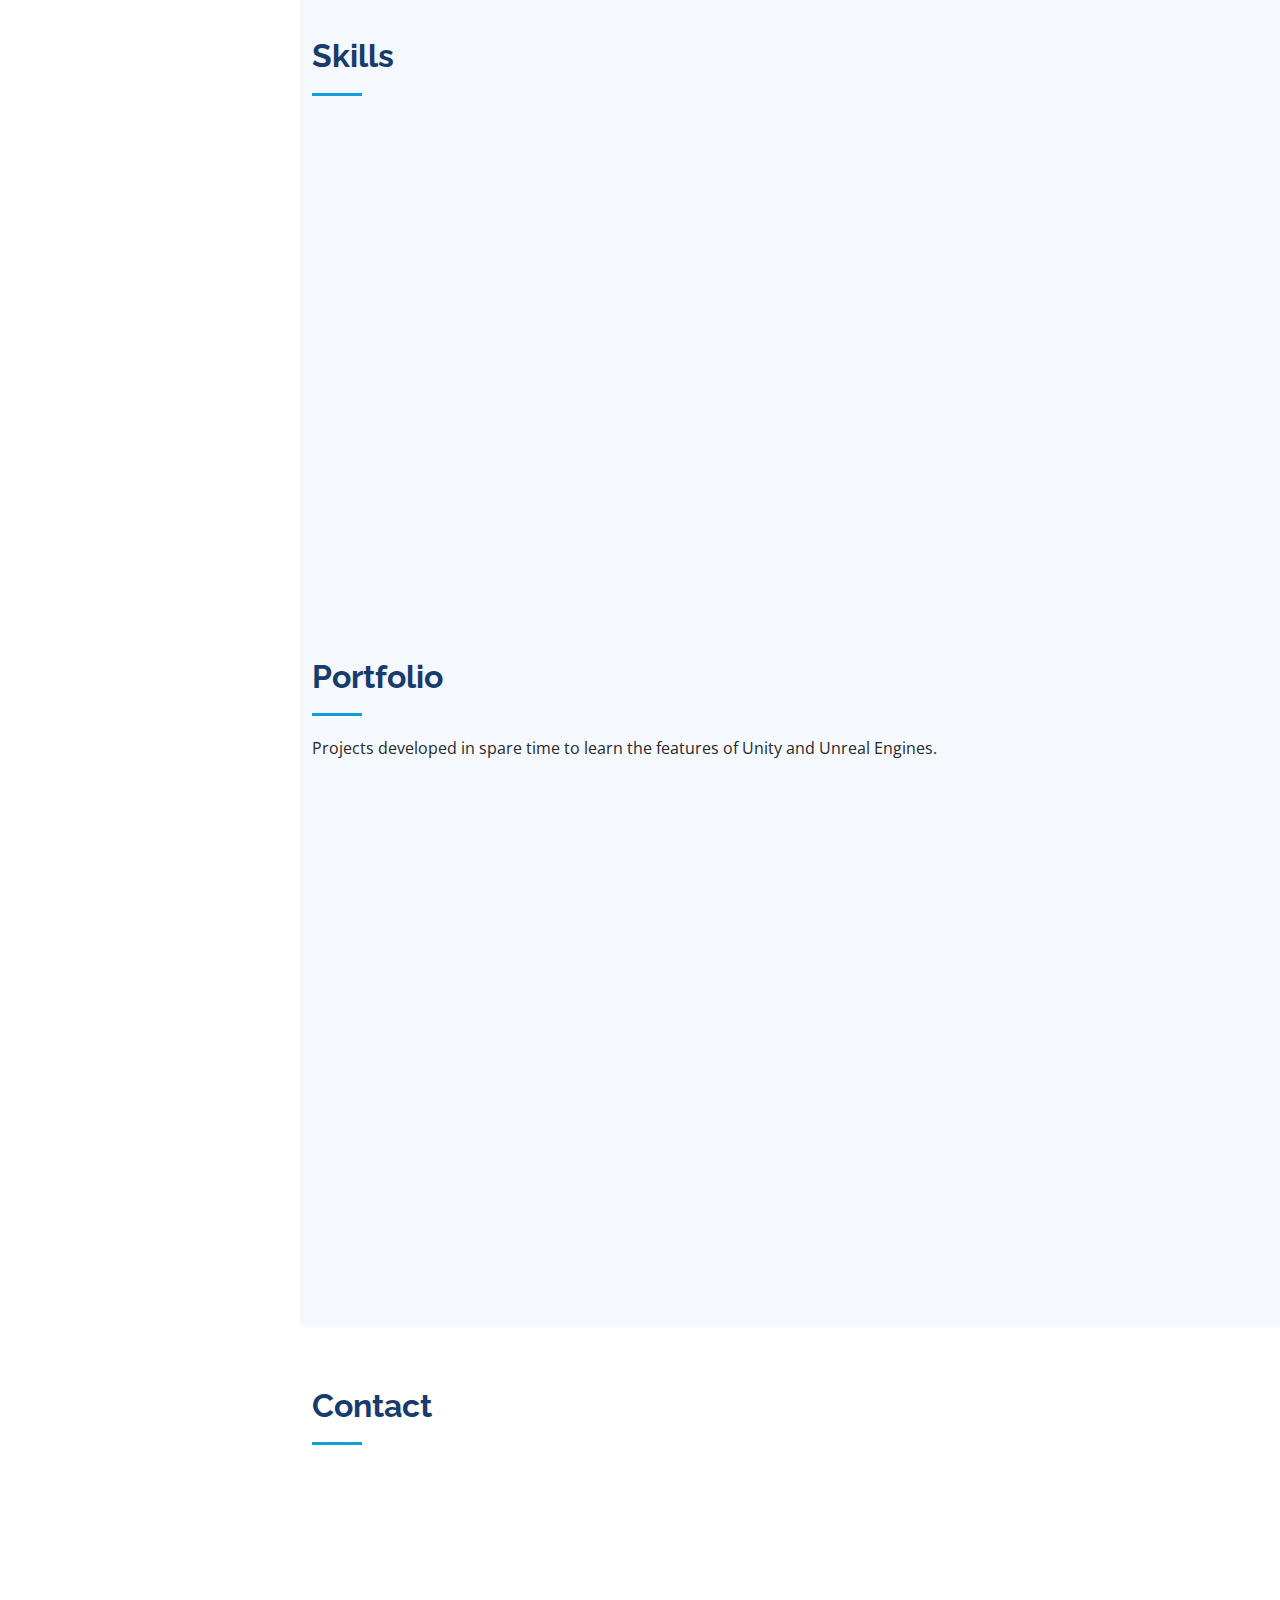
==== commit c8a64a02: "Language fix" ====
--- a/index.html
+++ b/index.html
@@ -79,7 +79,7 @@
 
         <div class="section-title">
           <h2>About</h2>
-          <p>Gameplay Programmer con esperienza acquisita negli ultimi anni tramite corsi e progetti sviluppati a livello personale in Unity ed Unreal Engine, passione per il mondo dei Videogame e per la programmazione.</p>
+          <p>Gameplay Developer with experience gained over the past years through courses and personal projects developed in Unity and Unreal Engine, projects that have helped me learn and deepen my understanding of the development environments, ideas and programming techniques behind video game development. Passionate about the world of Videogames and programming.</p>
         </div>
 
         <div class="row">
@@ -93,16 +93,14 @@
             <div class="row">
               <div class="col-lg-6">
                 <ul>
-                  <li><i class="bi bi-chevron-right"></i> <strong>Laurea:</strong> <span></span>Scienze e Tecnologie dell'Informazione, Informatica</span></li>
+                  <li><i class="bi bi-chevron-right"></i> <strong>Degree:</strong> <span></span>Bachelor’s Degree in Computer Science</span></li>
                   <li><i class="bi bi-chevron-right"></i> <strong>Email:</strong> <span>francescobalacco1@gmail.com</span></li>
                 </ul>
               </div>
             </div>
             <!-- <figure>
               <blockquote>
-                  <p> Nessuno può colpire duro come fa la vita, perciò andando avanti non è importante come colpisci,
-                    l’importante è come sai resistere ai colpi, 
-                    come incassi e se finisci al tappeto hai la forza di rialzarti…così sei un vincente!</p>
+                  <p> </p>
               </blockquote>
               <figcaption><cite>— Rocky Balboa</cite></figcaption>
           </figure> -->
@@ -134,7 +132,7 @@
                       <li class="skillz__category__item"><a class="underline-link" href="https://visualstudio.microsoft.com/it/" target="_blank">Visual Studio</a></li>
                       <li class="skillz__category__item"><a class="underline-link" href="https://github.com/" target="_blank">Git & Github</a></li>
                       <li class="skillz__category__item"><a class="underline-link" href="https://it.wikipedia.org/wiki/Subversion" target="_blank">SVN & TortoiseSVN</a>
-                      <li class="skillz__category__item"><a> Paradigma OOP</a></li>
+                      <li class="skillz__category__item"><a>OOP Paradigm</a></li>
                     </ul>
                   </div>
                   <div class="skillz__category">
@@ -160,10 +158,10 @@
               <ul>
                 <li class="skillz__category__item"><a > Problem solving</a></li>
                 <li class="skillz__category__item"><a > Team work</a></li>
-                <li class="skillz__category__item"><a > Comunicazione interpersonale</a></li>
-                <li class="skillz__category__item"><a > Rispetto delle scadenze</a></li>
-                <li class="skillz__category__item"><a > Capacità di adattamento</a></li>
-                <li class="skillz__category__item"><a > Gestione dello stress</a></li>
+                <li class="skillz__category__item"><a > Interpersonal Communication</a></li>
+                <li class="skillz__category__item"><a > Meeting Deadlines</a></li>
+                <li class="skillz__category__item"><a > Adaptability</a></li>
+                <li class="skillz__category__item"><a > Stress Management and Self-control</a></li>
               </ul>
             </div>
 
@@ -192,7 +190,7 @@
 
         <div class="section-title">
           <h2>Portfolio</h2>
-          <p>Progetti sviluppati nel tempo libero per imparare le funzionalità degli Engine Unity ed Unreal.</p>
+          <p>Projects developed in spare time to learn the features of Unity and Unreal Engines.</p>
         </div>
 
         <div class="row" data-aos="fade-up">
